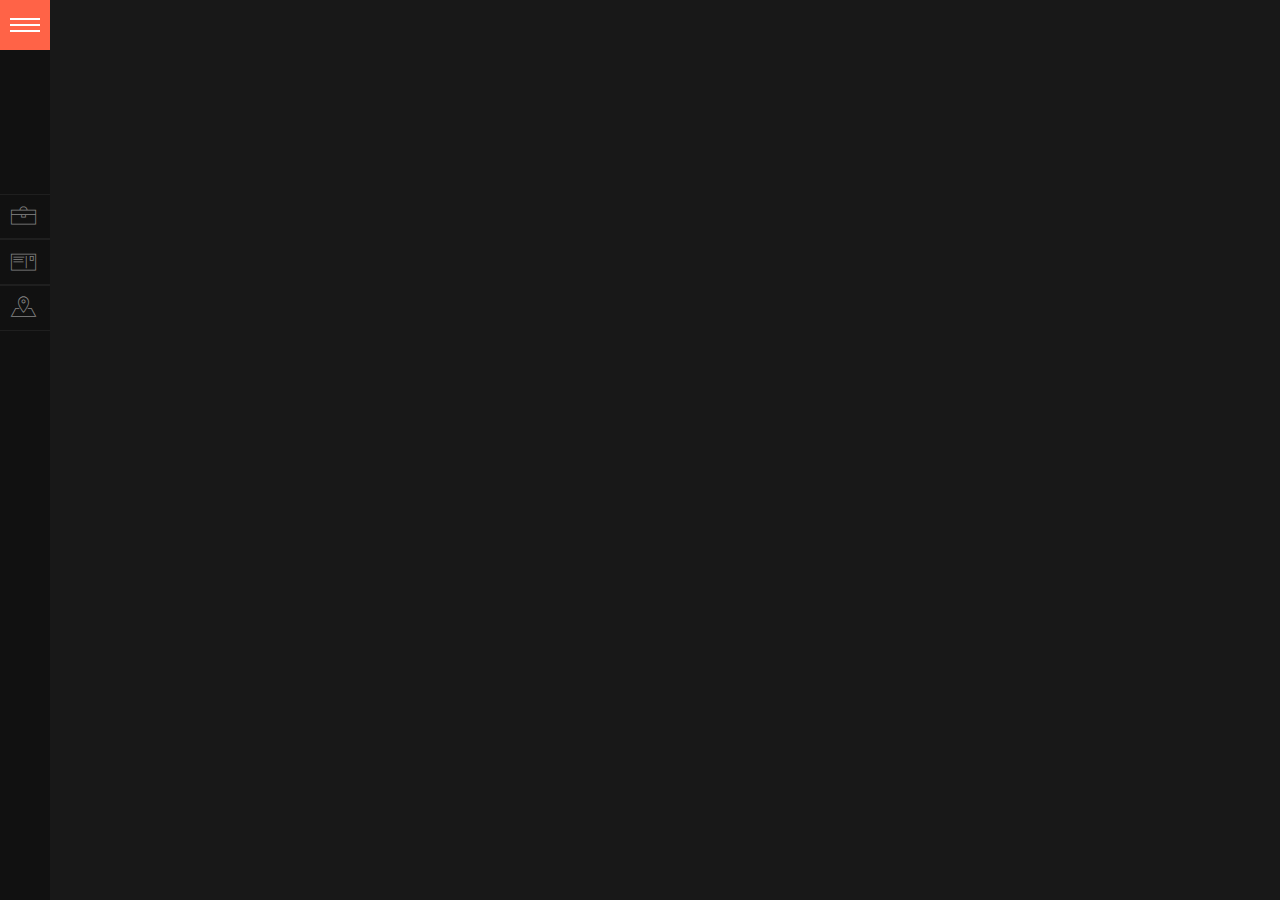
==== index.html @ c73cf56b "create architecture and styling left sidebar menu" ====
<!DOCTYPE html>
<!--[if lt IE 7 ]><html class="ie ie6" lang="en"> <![endif]-->
<!--[if IE 7 ]><html class="ie ie7" lang="en"> <![endif]-->
<!--[if IE 8 ]><html class="ie ie8" lang="en"> <![endif]-->
<!--[if (gte IE 9)|!(IE)]><!--><html lang="ru" class="no-js"> <!--<![endif]-->

<head>

	<meta charset="utf-8" />

	<title>Заголовок</title>
	<meta content="" name="description" />

	<link rel="shortcut icon" href="img/favicon/favicon.ico" type="image/x-icon" />
	<link rel="apple-touch-icon" href="img/favicon/apple-touch-icon.png" />
	<link rel="apple-touch-icon" sizes="72x72" href="img/favicon/apple-touch-icon-72x72.png" />
	<link rel="apple-touch-icon" sizes="114x114" href="img/favicon/apple-touch-icon-114x114.png" />

	<meta http-equiv="X-UA-Compatible" content="IE=edge" />
	<meta name="viewport" content="width=device-width, initial-scale=1, maximum-scale=1" />

	<link rel="stylesheet" href="libs/bootstrap/css/bootstrap.min.css" />
	<link rel="stylesheet" href="libs/linea/styles.css" />
	<link rel="stylesheet" href="libs/magnific-popup/magnific-popup.css" />



	<link rel="stylesheet" href="css/fonts.css" />
	<link rel="stylesheet" href="css/main.css" />
	<link rel="stylesheet" href="css/media.css" />

</head>

	<body>

		<aside class="left_side" title="Menu">
			<div class="btn_mnu">
				<div class="btn_row"></div>
				<div class="btn_row"></div>
				<div class="btn_row"></div>
			</div>
			<div class="aside_content">
				<div class="user_info">
					<img src="img/photo.jpg" alt="Viacheslav Verkhogliad">
					<h2>Viacheslav Verkhogliad</h2>
					<p>Front - end Developer</p>

				</div><!--user_info-->
				<nav>
					<ul>
						<li><a href="#">Projects</a></li>
						<li><a href="#">About me</a></li>
						<li><a href="#">Contacts</a></li>
					</ul>
				</nav>
			</div> <!--aside_content-->





		</aside>







		<!--[if lt IE 9]>
		<script src="libs/html5shiv/es5-shim.min.js"></script>
		<script src="libs/html5shiv/html5shiv.min.js"></script>
		<script src="libs/html5shiv/html5shiv-printshiv.min.js"></script>
		<script src="libs/respond/respond.min.js"></script>
		<![endif]-->

		<script src="libs/jquery/jquery-1.11.2.min.js"></script>
		<script src="libs/modernizr/modernizr.js"></script>
		<script src="libs/bootstrap/js/bootstrap.min.js"></script>
		<script src="libs/freewall/freewall.js"></script>
		<script src="libs/magnific-popup/jquery.magnific-popup.min.js"></script>
		<script src="libs/nicescroll/jquery.nicescroll.min.js"></script>


		<script src="js/common.js"></script>

	</body>
</html>
---- libs/linea/styles.css ----
@charset "UTF-8";

@font-face {
  font-family: "linea-basic-10";
  src:url("fonts/linea-basic-10.eot");
  src:url("fonts/linea-basic-10.eot?#iefix") format("embedded-opentype"),
    url("fonts/linea-basic-10.woff") format("woff"),
    url("fonts/linea-basic-10.ttf") format("truetype"),
    url("fonts/linea-basic-10.svg#linea-basic-10") format("svg");
  font-weight: normal;
  font-style: normal;

}

[data-icon]:before {
  font-family: "linea-basic-10" !important;
  content: attr(data-icon);
  font-style: normal !important;
  font-weight: normal !important;
  font-variant: normal !important;
  text-transform: none !important;
  speak: none;
  line-height: 1;
  -webkit-font-smoothing: antialiased;
  -moz-osx-font-smoothing: grayscale;
}

[class^="icon-"]:before,
[class*=" icon-"]:before {
  font-family: "linea-basic-10" !important;
  font-style: normal !important;
  font-weight: normal !important;
  font-variant: normal !important;
  text-transform: none !important;
  speak: none;
  line-height: 1;
  -webkit-font-smoothing: antialiased;
  -moz-osx-font-smoothing: grayscale;
}

.icon-basic-accelerator:before {
  content: "a";
}
.icon-basic-alarm:before {
  content: "b";
}
.icon-basic-anchor:before {
  content: "c";
}
.icon-basic-anticlockwise:before {
  content: "d";
}
.icon-basic-archive:before {
  content: "e";
}
.icon-basic-archive-full:before {
  content: "f";
}
.icon-basic-ban:before {
  content: "g";
}
.icon-basic-battery-charge:before {
  content: "h";
}
.icon-basic-battery-empty:before {
  content: "i";
}
.icon-basic-battery-full:before {
  content: "j";
}
.icon-basic-battery-half:before {
  content: "k";
}
.icon-basic-bolt:before {
  content: "l";
}
.icon-basic-book:before {
  content: "m";
}
.icon-basic-book-pen:before {
  content: "n";
}
.icon-basic-book-pencil:before {
  content: "o";
}
.icon-basic-bookmark:before {
  content: "p";
}
.icon-basic-calculator:before {
  content: "q";
}
.icon-basic-calendar:before {
  content: "r";
}
.icon-basic-cards-diamonds:before {
  content: "s";
}
.icon-basic-cards-hearts:before {
  content: "t";
}
.icon-basic-case:before {
  content: "u";
}
.icon-basic-chronometer:before {
  content: "v";
}
.icon-basic-clessidre:before {
  content: "w";
}
.icon-basic-clock:before {
  content: "x";
}
.icon-basic-clockwise:before {
  content: "y";
}
.icon-basic-cloud:before {
  content: "z";
}
.icon-basic-clubs:before {
  content: "A";
}
.icon-basic-compass:before {
  content: "B";
}
.icon-basic-cup:before {
  content: "C";
}
.icon-basic-diamonds:before {
  content: "D";
}
.icon-basic-display:before {
  content: "E";
}
.icon-basic-download:before {
  content: "F";
}
.icon-basic-exclamation:before {
  content: "G";
}
.icon-basic-eye:before {
  content: "H";
}
.icon-basic-eye-closed:before {
  content: "I";
}
.icon-basic-female:before {
  content: "J";
}
.icon-basic-flag1:before {
  content: "K";
}
.icon-basic-flag2:before {
  content: "L";
}
.icon-basic-floppydisk:before {
  content: "M";
}
.icon-basic-folder:before {
  content: "N";
}
.icon-basic-folder-multiple:before {
  content: "O";
}
.icon-basic-gear:before {
  content: "P";
}
.icon-basic-geolocalize-01:before {
  content: "Q";
}
.icon-basic-geolocalize-05:before {
  content: "R";
}
.icon-basic-globe:before {
  content: "S";
}
.icon-basic-gunsight:before {
  content: "T";
}
.icon-basic-hammer:before {
  content: "U";
}
.icon-basic-headset:before {
  content: "V";
}
.icon-basic-heart:before {
  content: "W";
}
.icon-basic-heart-broken:before {
  content: "X";
}
.icon-basic-helm:before {
  content: "Y";
}
.icon-basic-home:before {
  content: "Z";
}
.icon-basic-info:before {
  content: "0";
}
.icon-basic-ipod:before {
  content: "1";
}
.icon-basic-joypad:before {
  content: "2";
}
.icon-basic-key:before {
  content: "3";
}
.icon-basic-keyboard:before {
  content: "4";
}
.icon-basic-laptop:before {
  content: "5";
}
.icon-basic-life-buoy:before {
  content: "6";
}
.icon-basic-lightbulb:before {
  content: "7";
}
.icon-basic-link:before {
  content: "8";
}
.icon-basic-lock:before {
  content: "9";
}
.icon-basic-lock-open:before {
  content: "!";
}
.icon-basic-magic-mouse:before {
  content: "\"";
}
.icon-basic-magnifier:before {
  content: "#";
}
.icon-basic-magnifier-minus:before {
  content: "$";
}
.icon-basic-magnifier-plus:before {
  content: "%";
}
.icon-basic-mail:before {
  content: "&";
}
.icon-basic-mail-multiple:before {
  content: "'";
}
.icon-basic-mail-open:before {
  content: "(";
}
.icon-basic-mail-open-text:before {
  content: ")";
}
.icon-basic-male:before {
  content: "*";
}
.icon-basic-map:before {
  content: "+";
}
.icon-basic-message:before {
  content: ",";
}
.icon-basic-message-multiple:before {
  content: "-";
}
.icon-basic-message-txt:before {
  content: ".";
}
.icon-basic-mixer2:before {
  content: "/";
}
.icon-basic-mouse:before {
  content: ":";
}
.icon-basic-notebook:before {
  content: ";";
}
.icon-basic-notebook-pen:before {
  content: "<";
}
.icon-basic-notebook-pencil:before {
  content: "=";
}
.icon-basic-paperplane:before {
  content: ">";
}
.icon-basic-pencil-ruler:before {
  content: "?";
}
.icon-basic-pencil-ruler-pen:before {
  content: "@";
}
.icon-basic-photo:before {
  content: "[";
}
.icon-basic-picture:before {
  content: "]";
}
.icon-basic-picture-multiple:before {
  content: "^";
}
.icon-basic-pin1:before {
  content: "_";
}
.icon-basic-pin2:before {
  content: "`";
}
.icon-basic-postcard:before {
  content: "{";
}
.icon-basic-postcard-multiple:before {
  content: "|";
}
.icon-basic-printer:before {
  content: "}";
}
.icon-basic-question:before {
  content: "~";
}
.icon-basic-rss:before {
  content: "\\";
}
.icon-basic-server:before {
  content: "\e000";
}
.icon-basic-server2:before {
  content: "\e001";
}
.icon-basic-server-cloud:before {
  content: "\e002";
}
.icon-basic-server-download:before {
  content: "\e003";
}
.icon-basic-server-upload:before {
  content: "\e004";
}
.icon-basic-settings:before {
  content: "\e005";
}
.icon-basic-share:before {
  content: "\e006";
}
.icon-basic-sheet:before {
  content: "\e007";
}
.icon-basic-sheet-multiple:before {
  content: "\e008";
}
.icon-basic-sheet-pen:before {
  content: "\e009";
}
.icon-basic-sheet-pencil:before {
  content: "\e00a";
}
.icon-basic-sheet-txt:before {
  content: "\e00b";
}
.icon-basic-signs:before {
  content: "\e00c";
}
.icon-basic-smartphone:before {
  content: "\e00d";
}
.icon-basic-spades:before {
  content: "\e00e";
}
.icon-basic-spread:before {
  content: "\e00f";
}
.icon-basic-spread-bookmark:before {
  content: "\e010";
}
.icon-basic-spread-text:before {
  content: "\e011";
}
.icon-basic-spread-text-bookmark:before {
  content: "\e012";
}
.icon-basic-star:before {
  content: "\e013";
}
.icon-basic-tablet:before {
  content: "\e014";
}
.icon-basic-target:before {
  content: "\e015";
}
.icon-basic-todo:before {
  content: "\e016";
}
.icon-basic-todo-pen:before {
  content: "\e017";
}
.icon-basic-todo-pencil:before {
  content: "\e018";
}
.icon-basic-todo-txt:before {
  content: "\e019";
}
.icon-basic-todolist-pen:before {
  content: "\e01a";
}
.icon-basic-todolist-pencil:before {
  content: "\e01b";
}
.icon-basic-trashcan:before {
  content: "\e01c";
}
.icon-basic-trashcan-full:before {
  content: "\e01d";
}
.icon-basic-trashcan-refresh:before {
  content: "\e01e";
}
.icon-basic-trashcan-remove:before {
  content: "\e01f";
}
.icon-basic-upload:before {
  content: "\e020";
}
.icon-basic-usb:before {
  content: "\e021";
}
.icon-basic-video:before {
  content: "\e022";
}
.icon-basic-watch:before {
  content: "\e023";
}
.icon-basic-webpage:before {
  content: "\e024";
}
.icon-basic-webpage-img-txt:before {
  content: "\e025";
}
.icon-basic-webpage-multiple:before {
  content: "\e026";
}
.icon-basic-webpage-txt:before {
  content: "\e027";
}
.icon-basic-world:before {
  content: "\e028";
}
---- css/fonts.css ----
@font-face {
	font-family: 'RalewayLight';
	src: url('../fonts/RalewayLight/RalewayLight.eot');
	src: url('../fonts/RalewayLight/RalewayLight.eot?#iefix') format('embedded-opentype'),
		 url('../fonts/RalewayLight/RalewayLight.woff') format('woff'),
		 url('../fonts/RalewayLight/RalewayLight.ttf') format('truetype');
	font-style: normal;
	font-weight: normal;
}
@font-face {
	font-family: 'RalewayRegular';
	src: url('../fonts/RalewayRegular/RalewayRegular.eot');
	src: url('../fonts/RalewayRegular/RalewayRegular.eot?#iefix') format('embedded-opentype'),
		 url('../fonts/RalewayRegular/RalewayRegular.woff') format('woff'),
		 url('../fonts/RalewayRegular/RalewayRegular.ttf') format('truetype');
	font-style: normal;
	font-weight: normal;
}

@font-face {
	font-family: 'RalewayBold';
	src: url('../fonts/RalewayBold/RalewayBold.eot');
	src: url('../fonts/RalewayBold/RalewayBold.eot?#iefix') format('embedded-opentype'),
	     url('../fonts/RalewayBold/RalewayBold.woff') format('woff'),
	     url('../fonts/RalewayBold/RalewayBold.ttf') format('truetype');
	font-style: normal;
	font-weight: normal;
}

@font-face {
	font-family: 'RobotoBold';
	src: url('../fonts/RobotoBold/RobotoBold.eot');
	src: url('../fonts/RobotoBold/RobotoBold.eot?#iefix') format('embedded-opentype'),
		 url('../fonts/RobotoBold/RobotoBold.woff') format('woff'),
		 url('../fonts/RobotoBold/RobotoBold.ttf') format('truetype');
	font-style: normal;
	font-weight: normal;
}

@font-face {
	font-family: 'RobotoLight';
	src: url('../fonts/RobotoLight/RobotoLight.eot');
	src: url('../fonts/RobotoLight/RobotoLight.eot?#iefix') format('embedded-opentype'), 
	     url('../fonts/RobotoLight/RobotoLight.woff') format('woff'), 
	     url('../fonts/RobotoLight/RobotoLight.ttf') format('truetype');
	font-style: normal;
	font-weight: normal;
}

@font-face {
	font-family: 'RobotoRegular';
	src: url('../fonts/RobotoRegular/RobotoRegular.eot');
	src: url('../fonts/RobotoRegular/RobotoRegular.eot?#iefix') format('embedded-opentype'),
		 url('../fonts/RobotoRegular/RobotoRegular.woff') format('woff'),
		 url('../fonts/RobotoRegular/RobotoRegular.ttf') format('truetype');
	font-style: normal;
	font-weight: normal;
}
---- css/main.css ----
body {
	font-family: "RalewayRegular", sans-serif;
	font-weight: normal;
	font-size: 14px;
	min-width: 320px;
	position: relative;
	line-height: 1.7;
	-webkit-font-smoothing: antialised;
	overflow-x: hidden;
	background-color: #181818;
}

body input:focus:required:invalid,
body textarea:focus:required:invalid {
	/*color: red;*/
}

body input:required:valid,
body textarea:required:valid {
	/*color: green;*/
}

.hidden {
	display: none;
}

.left_side {
	background-color: #111;
	position: fixed;
	left: 0;
	top: 0;
	width: 50px;
	height: 100%;
	z-index: 10;
	color: #fff;
	-webkit-transition: all 1s;
	-moz-transition: all 1s;
	-o-transition: all 1s;
	transition: all 1s;
}

.left_side.active {
	width: 300px;
}


/* Button menu*/

.btn_mnu {
	width: 50px;
	height: 50px;
	display: -webkit-flex;
	display: -moz-flex;
	display: -ms-flex;
	display: -o-flex;
	display: flex;
	flex-direction: column;
	align-items: center;
	justify-content: center;
	background-color: tomato;
	cursor: pointer;
	position: relative;
}
.btn_row {
	height: 2px;
	width: 60%;
	margin: 2px 0;
	background-color: #fff;
	position: relative;
	-webkit-transition: all .5s;
	-o-transition: all .5s;
	transition: all .5s;
}
.btn_mnu.active .btn_row:first-child {
	-webkit-transform: rotate(-135deg);
	-ms-transform: rotate(-135deg);
	-o-transform: rotate(-135deg);
	transform: rotate(-135deg);
	top: 6px;
}
.btn_mnu.active .btn_row:last-child {
	-webkit-transform: rotate(-225deg);
	-ms-transform: rotate(-225deg);
	-o-transform: rotate(-225deg);
	transform: rotate(-225deg);
	top: -6px;
}
.btn_mnu.active .btn_row:nth-child(2) {
	opacity: 0;
}


.btn_mnu {
	float: right;
	-webkit-transition:  all .5s;
	-moz-transition:  all .5s;
	-o-transition: all .5s;
	transition:  all .5s;
}

.btn_mnu.active {
	background-color: transparent;
}

/* END Button menu*/


.aside_content {
	position: absolute;
	top: 50px;
	width: 100%;
	padding: 25px 0;
	overflow-x: hidden;
}

.user_info {
	text-align: center;
	opacity: 0;
	-webkit-transition: all .1s;
	-moz-transition: all .1s;
	-o-transition: all .1s;
	transition: all .1s;
	white-space: nowrap;
	transition-delay: .1s;
}

.left_side.active .user_info {
	opacity: 1;
}

.user_info img {
	width: 180px;
	height: 180px;
	border-radius: 50%;
}

.user_info h2 {
	font-size: 20px;
	letter-spacing: 1px;
}

.user_info p {
	font-size: 15px;
	letter-spacing: 3px;
	color: #434343;
}

.aside_content nav {
	margin: 35px 0;
	position: relative;
	z-index: 5;
}
.aside_content ul,
.aside_content li {
	margin: 0;
	padding: 0;
	list-style-type: none;
}

.aside_content li a:first-child {
	border-top: #1f1f1f 1px solid;
}
.aside_content li a {
	color: #858585;
	display: block;
	padding: 10px 0 10px 70px;
	border-bottom: #1f1f1f 1px solid;
	white-space: nowrap;
	-webkit-transition: all .5s;
	-moz-transition: all .5s;
	-o-transition: all .5s;
	transition: all .5s;
	outline: none;
}

.aside_content li a:hover {
	text-decoration: none;
	background-color: tomato;
	color: #ffffff;

}

/*icons*/

.left_side.active .aside_content li a::before {
	margin-left: -38px;
}

.left_side .aside_content nav {
	margin-top: -149px;
	-webkit-transition: all .6s;
	-moz-transition: all .6s;
	-o-transition: all .6s;
	transition: all .6s;
}

.left_side.active .aside_content nav {
	margin-top: 35px;
}

.aside_content li a::before {
	font-family: "linea-basic-10";
	font-size: 25px;
	line-height: 0;
	margin-top: -4px;
	display: inline-block;
	vertical-align: middle;
	margin-left: -59px;
	margin-right: 14px;
	-webkit-transition: all .5s;
	-moz-transition: all .5s;
	-o-transition: all .5s;
	transition: all .5s;
}

.aside_content li:nth-child(1) a::before {
	content: "u";
}
.aside_content li:nth-child(2) a::before {
	content: "{";
}
.aside_content li:nth-child(3) a::before {
	content: "R";
}

/*END icons*/
---- css/media.css ----
/*==========  Desktop First Method  ==========*/

/* Large Devices, Wide Screens */
@media only screen and (max-width : 1200px) {

}

/* Medium Devices, Desktops */
@media only screen and (max-width : 992px) {

}

/* Small Devices, Tablets */
@media only screen and (max-width : 768px) {

}

/* Extra Small Devices, Phones */
@media only screen and (max-width : 480px) {
	.filter_items {
		padding: 10px 5px 0;
	}
	.filter_label {
		margin: 0 3px 10px;
	}
	.inside .content {
		padding: 50px 5% 40px;
	}
	.content_header img {
		width: 180px;
		height: 180px;
		margin-bottom: 20px;
	}
	.form_contacts form {
		padding: 15px;
	}
}

/* Custom, iPhone Retina */
@media only screen and (max-width : 320px) {

}


/*==========  Mobile First Method  ==========*/

/* Custom, iPhone Retina */
@media only screen and (min-width : 320px) {

}

/* Extra Small Devices, Phones */
@media only screen and (min-width : 480px) {

}

/* Small Devices, Tablets */
@media only screen and (min-width : 768px) {

}

/* Medium Devices, Desktops */
@media only screen and (min-width : 992px) {

}

 /* Large Devices, Wide Screens */
@media only screen and (min-width : 1200px) {

}
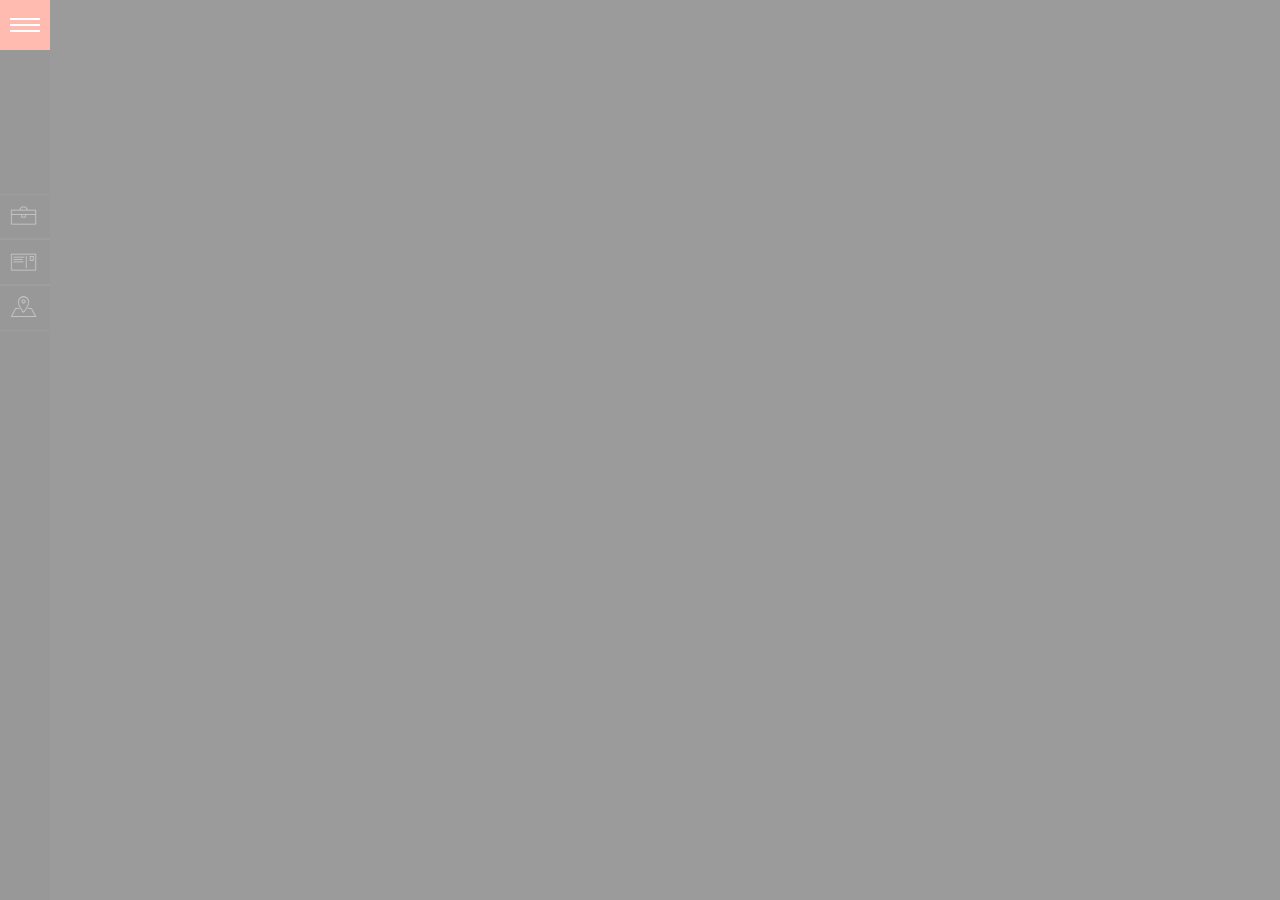
==== commit edd1bfba: "create pre-loader" ====
--- a/index.html
+++ b/index.html
@@ -62,7 +62,14 @@
 		</aside>
 
 
+		<div class="hidden">
 
+		</div>
+
+		<!--pre-loader-->
+		<div class="loader">
+			<div class="loader_inner"></div>
+		</div>
 
 
 
--- a/css/main.css
+++ b/css/main.css
@@ -226,14 +226,40 @@
 /*END icons*/
 
 
-
-
-
-
-
-
-
-
-
-
-
+/*pre-loader*/
+
+.loader {
+	background: none repeat scroll 0 0 #ffffff;
+	bottom: 0;
+	height: 100%;
+	left: 0;
+	position: fixed;
+	right: 0;
+	top: 0;
+	width: 100%;
+	z-index: 9999;
+}
+.loader .loader_inner {
+	background-image: url("../img/preloader.gif");
+	background-size: cover;
+	background-repeat: no-repeat;
+	background-position: center center;
+	background-color: #fff;
+	height: 60px;
+	width: 60px;
+	margin-top: -30px;
+	margin-left: -30px;
+	left: 50%;
+	top: 50%;
+	position: absolute;
+}
+
+
+
+
+
+
+
+
+
+
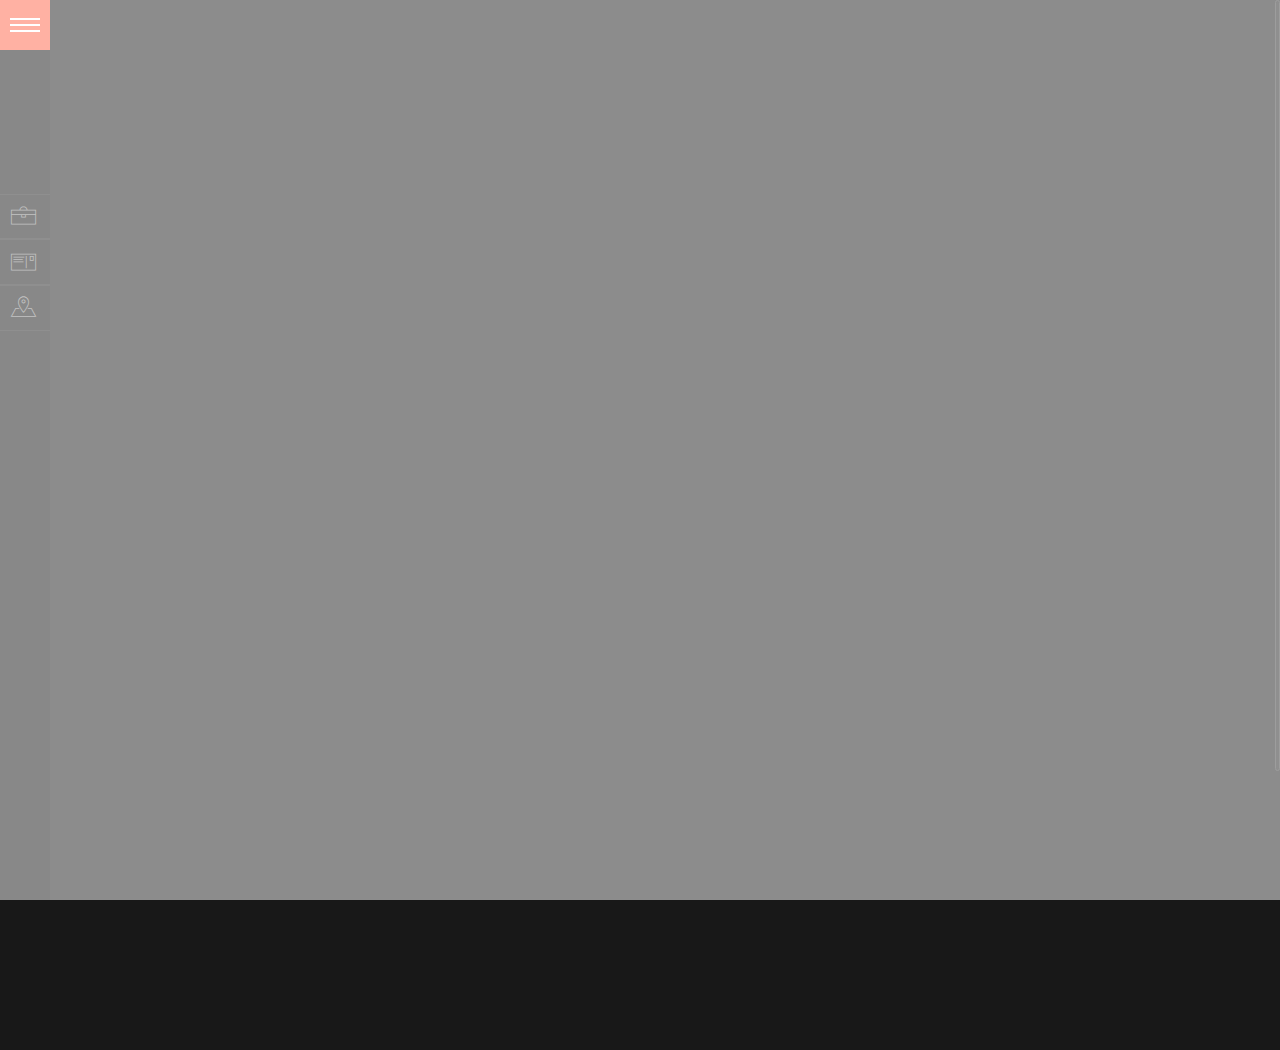
==== commit cd3dda10: "create gallery view" ====
--- a/index.html
+++ b/index.html
@@ -55,12 +55,21 @@
 				</nav>
 			</div> <!--aside_content-->
 
-
-
-
-
 		</aside>
 
+		<div class="content gallery">
+			<a href=""><img src="../ready_html/img/images/Model%20S/Model-S.png" alt=""></a>
+			<a href=""><img src="../ready_html/img/images/Model%20S/model_s-p90d_badge.png" alt=""></a>
+			<a href=""><img src="../ready_html/img/images/Model%20S/model_s_all_wheel_drive.png" alt=""></a>
+			<a href=""><img src="../ready_html/img/images/Model%20S/model_s_characteristics.png" alt=""></a>
+			<a href=""><img src="../ready_html/img/images/Model%20S/model_s_charging.png" alt=""></a>
+			<a href=""><img src="../ready_html/img/images/Model%20S/Model_S_front.png" alt=""></a>
+			<a href=""><img src="../ready_html/img/images/Model%20S/model_s_in_motion.png" alt=""></a>
+			<a href=""><img src="../ready_html/img/images/Model%20S/model_s_interior.png" alt=""></a>
+			<a href=""><img src="../ready_html/img/images/Model%20S/model_s_red.png" alt=""></a>
+			<a href=""><img src="../ready_html/img/images/Model%20S/Model_s_P90D.png" alt=""></a>
+
+		</div>
 
 		<div class="hidden">
 
--- a/css/main.css
+++ b/css/main.css
@@ -37,6 +37,7 @@
 	-moz-transition: all 1s;
 	-o-transition: all 1s;
 	transition: all 1s;
+	outline: none;
 }
 
 .left_side.active {
@@ -182,6 +183,9 @@
 
 /*icons*/
 
+.left_side.active .aside_content li:hover a {
+	text-indent: 5px;
+}
 .left_side.active .aside_content li a::before {
 	margin-left: -38px;
 }
@@ -199,7 +203,7 @@
 }
 
 .aside_content li a::before {
-	font-family: "linea-basic-10";
+	font-family: "linea-basic-10", sans-serif;
 	font-size: 25px;
 	line-height: 0;
 	margin-top: -4px;
@@ -255,11 +259,26 @@
 }
 
 
-
-
-
-
-
-
-
-
+.content {
+	position: relative;
+	margin: 5px 5px 55px 55px;
+	color: #ffffff;
+	left: 0;
+}
+
+.gallery a {
+	overflow: hidden;
+	width: 320px;
+	display: block;
+}
+
+.gallery img {
+	display: block;
+	max-width: 100%;
+}
+
+
+
+
+
+
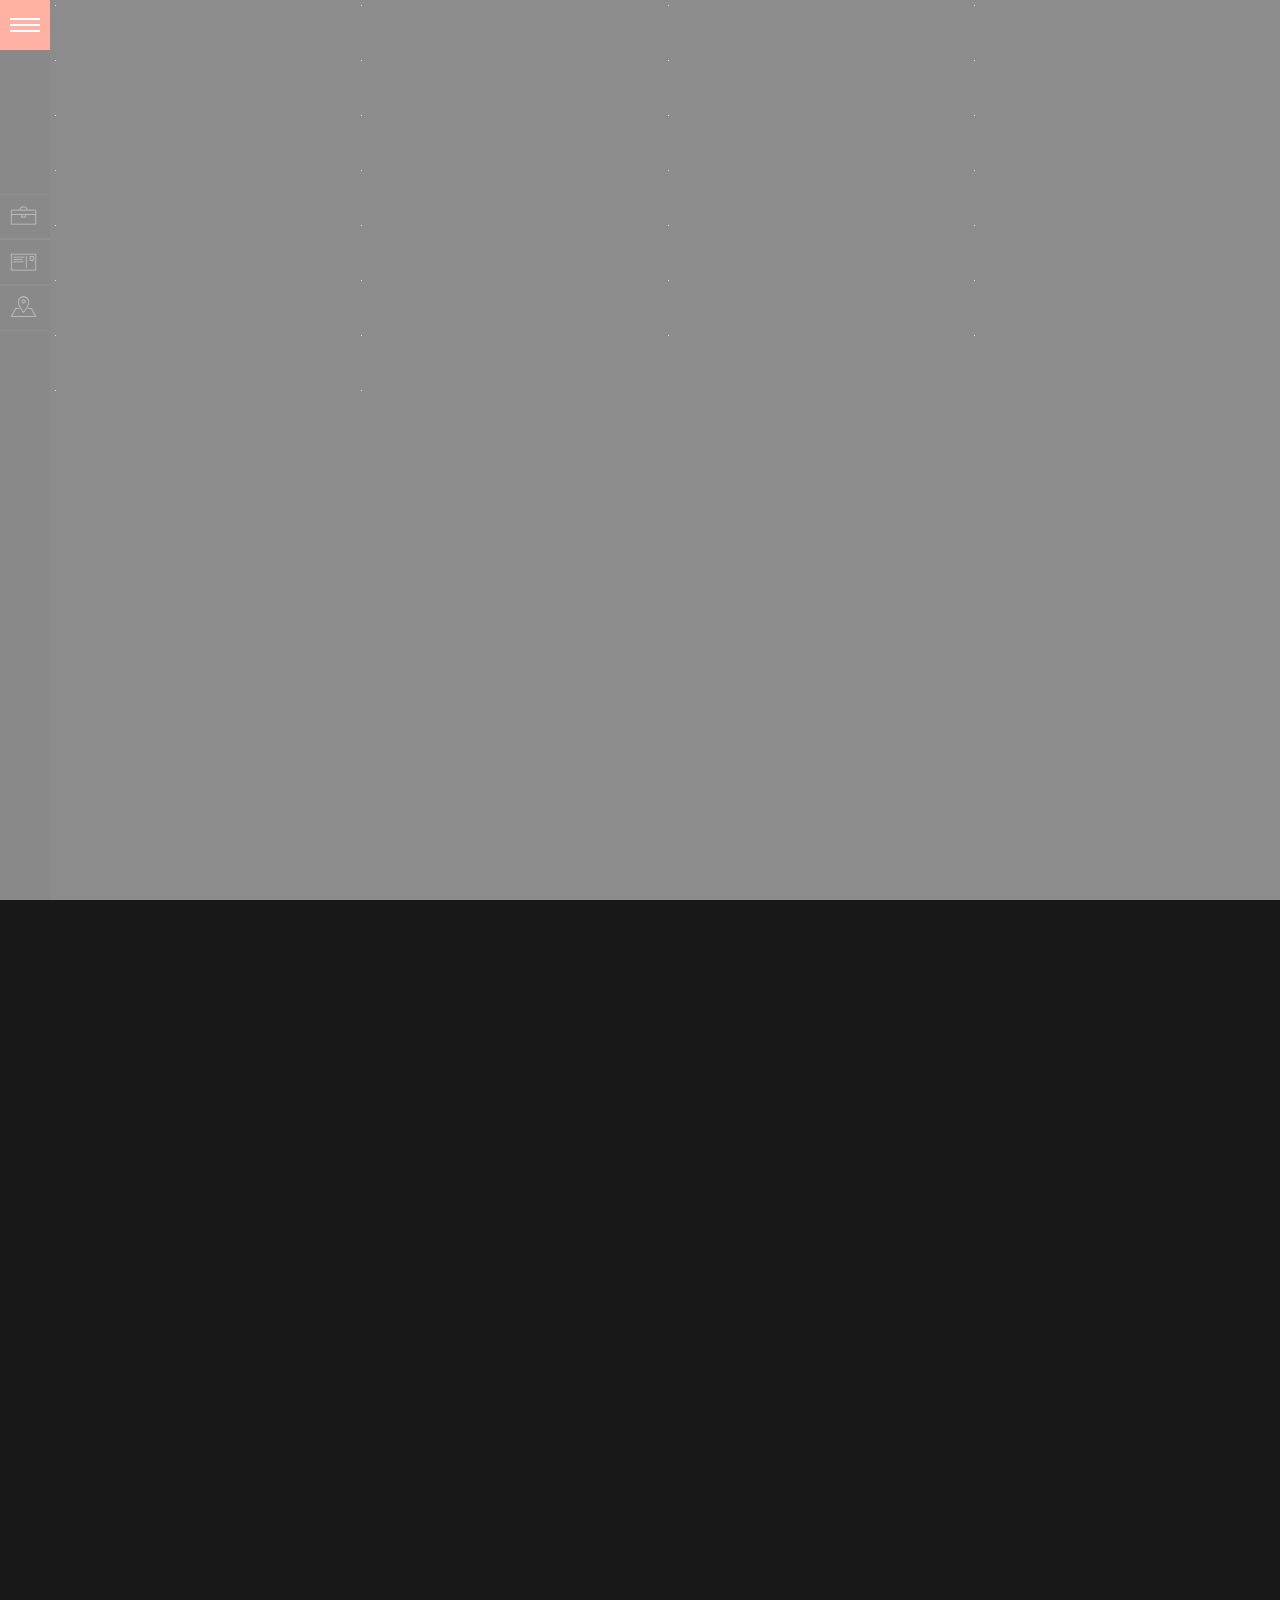
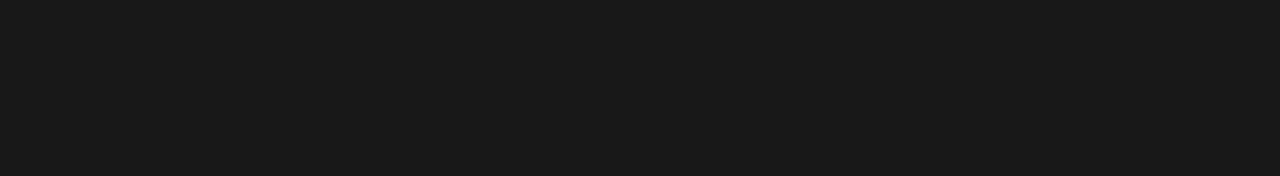
==== commit cfd0861e: "connect lazyload plagin" ====
--- a/index.html
+++ b/index.html
@@ -58,17 +58,38 @@
 		</aside>
 
 		<div class="content gallery">
-			<a href=""><img src="../ready_html/img/images/Model%20S/Model-S.png" alt=""></a>
-			<a href=""><img src="../ready_html/img/images/Model%20S/model_s-p90d_badge.png" alt=""></a>
-			<a href=""><img src="../ready_html/img/images/Model%20S/model_s_all_wheel_drive.png" alt=""></a>
-			<a href=""><img src="../ready_html/img/images/Model%20S/model_s_characteristics.png" alt=""></a>
-			<a href=""><img src="../ready_html/img/images/Model%20S/model_s_charging.png" alt=""></a>
-			<a href=""><img src="../ready_html/img/images/Model%20S/Model_S_front.png" alt=""></a>
-			<a href=""><img src="../ready_html/img/images/Model%20S/model_s_in_motion.png" alt=""></a>
-			<a href=""><img src="../ready_html/img/images/Model%20S/model_s_interior.png" alt=""></a>
-			<a href=""><img src="../ready_html/img/images/Model%20S/model_s_red.png" alt=""></a>
-			<a href=""><img src="../ready_html/img/images/Model%20S/Model_s_P90D.png" alt=""></a>
+			<a href=""><img data-original="../ready_html/img/images/Model%20S/Model-S.png" alt=""></a>
+			<a href=""><img data-original="../ready_html/img/images/Model%20S/model_s-p90d_badge.png" alt=""></a>
+			<a href=""><img data-original="../ready_html/img/images/Model%20S/model_s_all_wheel_drive.png" alt=""></a>
+			<a href=""><img data-original="../ready_html/img/images/Model%20S/model_s_charging.png" alt=""></a>
+			<a href=""><img data-original="../ready_html/img/images/Model%20S/Model_S_front.png" alt=""></a>
+			<a href=""><img data-original="../ready_html/img/images/Model%20S/model_s_in_motion.png" alt=""></a>
+			<a href=""><img data-original="../ready_html/img/images/Model%20S/model_s_interior.png" alt=""></a>
+			<a href=""><img data-original="../ready_html/img/images/Model%20S/model_s_red.png" alt=""></a>
+			<a href=""><img data-original="../ready_html/img/images/Model%20S/Model_s_P90D.png" alt=""></a>
+			<a href=""><img data-original="../ready_html/img/images/Model%20S/model_s_characteristics.png" alt=""></a>
 
+			<a href=""><img data-original="../ready_html/img/images/Model%20X/model_X_front.png" alt=""></a>
+			<a href=""><img data-original="../ready_html/img/images/Model%20X/model_X_bigsky.png" alt=""></a>
+			<a href=""><img data-original="../ready_html/img/images/Model%20X/model_X_doors_open.png" alt=""></a>
+			<a href=""><img data-original="../ready_html/img/images/Model%20X/model_X_checkboard_aero.png" alt=""></a>
+			<a href=""><img data-original="../ready_html/img/images/Model%20X/model_X_interior.png" alt=""></a>
+			<a href=""><img data-original="../ready_html/img/images/Model%20X/model_x_rear.png" alt=""></a>
+			<a href=""><img data-original="../ready_html/img/images/Model%20X/model_X_interior_wheel.png" alt=""></a>
+			<a href=""><img data-original="../ready_html/img/images/Model%20X/model_X_rear_parking.png" alt=""></a>
+			<a href=""><img data-original="../ready_html/img/images/Model%20X/model_X_seats.png" alt=""></a>
+			<a href=""><img data-original="../ready_html/img/images/Model%20X/model_X_characteristic.png" alt=""></a>
+
+			<a href=""><img data-original="../ready_html/img/images/Model%203/model_3_1.png" alt=""></a>
+			<a href=""><img data-original="../ready_html/img/images/Model%203/model_3_2.png" alt=""></a>
+			<a href=""><img data-original="../ready_html/img/images/Model%203/model_3_3.png" alt=""></a>
+			<a href=""><img data-original="../ready_html/img/images/Model%203/model_3_4.png" alt=""></a>
+			<a href=""><img data-original="../ready_html/img/images/Model%203/model_3_5.png" alt=""></a>
+			<a href=""><img data-original="../ready_html/img/images/Model%203/model_3_6.png" alt=""></a>
+			<a href=""><img data-original="../ready_html/img/images/Model%203/model_3_interior.png" alt=""></a>
+			<a href=""><img data-original="../ready_html/img/images/Model%203/model_3_interior_people.png" alt=""></a>
+			<a href=""><img data-original="../ready_html/img/images/Model%203/model_3_interior_bright.png" alt=""></a>
+			<a href=""><img data-original="../ready_html/img/images/Model%203/model_3_characteristics.png" alt=""></a>
 		</div>
 
 		<div class="hidden">
@@ -78,9 +99,7 @@
 		<!--pre-loader-->
 		<div class="loader">
 			<div class="loader_inner"></div>
-		</div>
-
-
+		</divdata-original
 
 
 		<!--[if lt IE 9]>
@@ -96,6 +115,7 @@
 		<script src="libs/freewall/freewall.js"></script>
 		<script src="libs/magnific-popup/jquery.magnific-popup.min.js"></script>
 		<script src="libs/nicescroll/jquery.nicescroll.min.js"></script>
+		<script src="libs/lazyload/jquery.lazyload.min.js "></script>
 
 
 		<script src="js/common.js"></script>
--- a/css/main.css
+++ b/css/main.css
@@ -264,11 +264,16 @@
 	margin: 5px 5px 55px 55px;
 	color: #ffffff;
 	left: 0;
+	-webkit-transition: all .9s;
+	-moz-transition: all .9s;
+	-o-transition: all .9s;
+	transition: all .9s;
 }
 
 .gallery a {
 	overflow: hidden;
 	width: 320px;
+	min-height: 50px;
 	display: block;
 }
 
@@ -277,8 +282,14 @@
 	max-width: 100%;
 }
 
-
-
-
-
-
+.left_side.active + .content {
+	left: 250px;
+	-webkit-transition: all .5s;
+	-moz-transition: all .5s;
+	-o-transition: all .5s;
+	transition: all .5s;
+	transition-delay: .5s;
+}
+
+
+
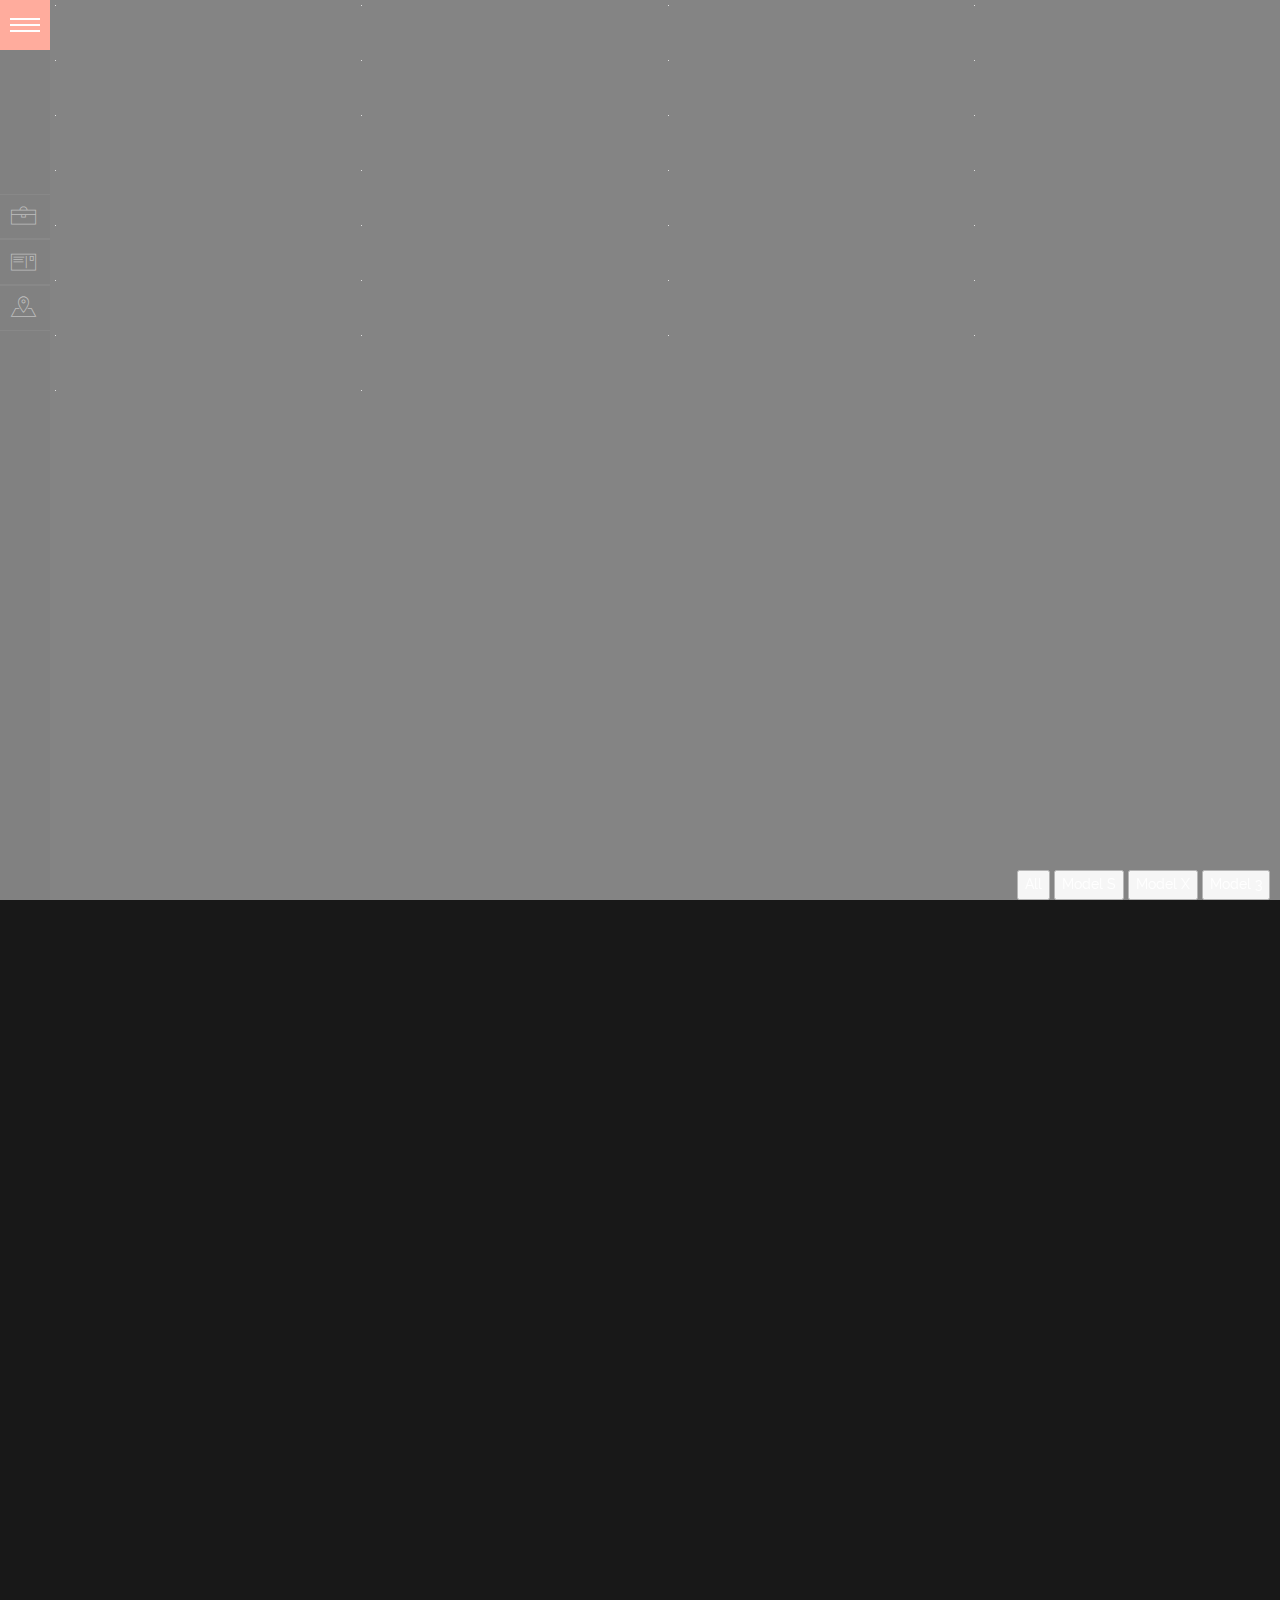
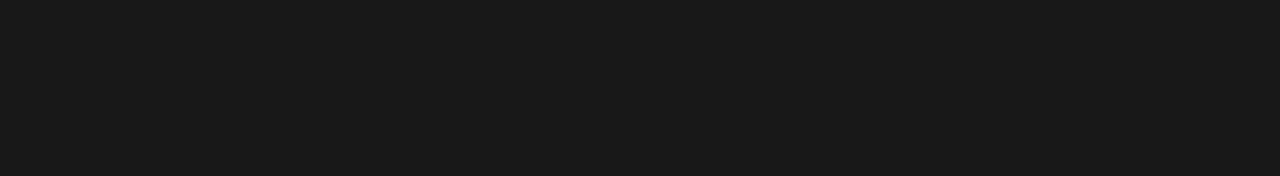
==== commit b74b8932: "create filter_label for button with categories by tesla models" ====
--- a/index.html
+++ b/index.html
@@ -58,48 +58,56 @@
 		</aside>
 
 		<div class="content gallery">
-			<a href=""><img data-original="../ready_html/img/images/Model%20S/Model-S.png" alt=""></a>
-			<a href=""><img data-original="../ready_html/img/images/Model%20S/model_s-p90d_badge.png" alt=""></a>
-			<a href=""><img data-original="../ready_html/img/images/Model%20S/model_s_all_wheel_drive.png" alt=""></a>
-			<a href=""><img data-original="../ready_html/img/images/Model%20S/model_s_charging.png" alt=""></a>
-			<a href=""><img data-original="../ready_html/img/images/Model%20S/Model_S_front.png" alt=""></a>
-			<a href=""><img data-original="../ready_html/img/images/Model%20S/model_s_in_motion.png" alt=""></a>
-			<a href=""><img data-original="../ready_html/img/images/Model%20S/model_s_interior.png" alt=""></a>
-			<a href=""><img data-original="../ready_html/img/images/Model%20S/model_s_red.png" alt=""></a>
-			<a href=""><img data-original="../ready_html/img/images/Model%20S/Model_s_P90D.png" alt=""></a>
-			<a href=""><img data-original="../ready_html/img/images/Model%20S/model_s_characteristics.png" alt=""></a>
+			<a class="ms" href=""><img data-original="../ready_html/img/images/Model%20S/Model-S.png" alt=""></a>
+			<a class="ms" href=""><img data-original="../ready_html/img/images/Model%20S/model_s-p90d_badge.png" alt=""></a>
+			<a class="ms" href=""><img data-original="../ready_html/img/images/Model%20S/model_s_all_wheel_drive.png" alt=""></a>
+			<a class="ms" href=""><img data-original="../ready_html/img/images/Model%20S/model_s_charging.png" alt=""></a>
+			<a class="ms" href=""><img data-original="../ready_html/img/images/Model%20S/Model_S_front.png" alt=""></a>
+			<a class="ms" href=""><img data-original="../ready_html/img/images/Model%20S/model_s_in_motion.png" alt=""></a>
+			<a class="ms" href=""><img data-original="../ready_html/img/images/Model%20S/model_s_interior.png" alt=""></a>
+			<a class="ms" href=""><img data-original="../ready_html/img/images/Model%20S/model_s_red.png" alt=""></a>
+			<a class="ms" href=""><img data-original="../ready_html/img/images/Model%20S/Model_s_P90D.png" alt=""></a>
+			<a class="ms" href=""><img data-original="../ready_html/img/images/Model%20S/model_s_characteristics.png" alt=""></a>
 
-			<a href=""><img data-original="../ready_html/img/images/Model%20X/model_X_front.png" alt=""></a>
-			<a href=""><img data-original="../ready_html/img/images/Model%20X/model_X_bigsky.png" alt=""></a>
-			<a href=""><img data-original="../ready_html/img/images/Model%20X/model_X_doors_open.png" alt=""></a>
-			<a href=""><img data-original="../ready_html/img/images/Model%20X/model_X_checkboard_aero.png" alt=""></a>
-			<a href=""><img data-original="../ready_html/img/images/Model%20X/model_X_interior.png" alt=""></a>
-			<a href=""><img data-original="../ready_html/img/images/Model%20X/model_x_rear.png" alt=""></a>
-			<a href=""><img data-original="../ready_html/img/images/Model%20X/model_X_interior_wheel.png" alt=""></a>
-			<a href=""><img data-original="../ready_html/img/images/Model%20X/model_X_rear_parking.png" alt=""></a>
-			<a href=""><img data-original="../ready_html/img/images/Model%20X/model_X_seats.png" alt=""></a>
-			<a href=""><img data-original="../ready_html/img/images/Model%20X/model_X_characteristic.png" alt=""></a>
+			<a class="mx" href=""><img data-original="../ready_html/img/images/Model%20X/model_X_front.png" alt=""></a>
+			<a class="mx" href=""><img data-original="../ready_html/img/images/Model%20X/model_X_bigsky.png" alt=""></a>
+			<a class="mx" href=""><img data-original="../ready_html/img/images/Model%20X/model_X_doors_open.png" alt=""></a>
+			<a class="mx" href=""><img data-original="../ready_html/img/images/Model%20X/model_X_checkboard_aero.png" alt=""></a>
+			<a class="mx" href=""><img data-original="../ready_html/img/images/Model%20X/model_X_interior.png" alt=""></a>
+			<a class="mx" href=""><img data-original="../ready_html/img/images/Model%20X/model_x_rear.png" alt=""></a>
+			<a class="mx" href=""><img data-original="../ready_html/img/images/Model%20X/model_X_interior_wheel.png" alt=""></a>
+			<a class="mx" href=""><img data-original="../ready_html/img/images/Model%20X/model_X_rear_parking.png" alt=""></a>
+			<a class="mx" href=""><img data-original="../ready_html/img/images/Model%20X/model_X_seats.png" alt=""></a>
+			<a class="mx" href=""><img data-original="../ready_html/img/images/Model%20X/model_X_characteristic.png" alt=""></a>
 
-			<a href=""><img data-original="../ready_html/img/images/Model%203/model_3_1.png" alt=""></a>
-			<a href=""><img data-original="../ready_html/img/images/Model%203/model_3_2.png" alt=""></a>
-			<a href=""><img data-original="../ready_html/img/images/Model%203/model_3_3.png" alt=""></a>
-			<a href=""><img data-original="../ready_html/img/images/Model%203/model_3_4.png" alt=""></a>
-			<a href=""><img data-original="../ready_html/img/images/Model%203/model_3_5.png" alt=""></a>
-			<a href=""><img data-original="../ready_html/img/images/Model%203/model_3_6.png" alt=""></a>
-			<a href=""><img data-original="../ready_html/img/images/Model%203/model_3_interior.png" alt=""></a>
-			<a href=""><img data-original="../ready_html/img/images/Model%203/model_3_interior_people.png" alt=""></a>
-			<a href=""><img data-original="../ready_html/img/images/Model%203/model_3_interior_bright.png" alt=""></a>
-			<a href=""><img data-original="../ready_html/img/images/Model%203/model_3_characteristics.png" alt=""></a>
+			<a class="m3" href=""><img data-original="../ready_html/img/images/Model%203/model_3_1.png" alt=""></a>
+			<a class="m3" href=""><img data-original="../ready_html/img/images/Model%203/model_3_2.png" alt=""></a>
+			<a class="m3" href=""><img data-original="../ready_html/img/images/Model%203/model_3_3.png" alt=""></a>
+			<a class="m3" href=""><img data-original="../ready_html/img/images/Model%203/model_3_4.png" alt=""></a>
+			<a class="m3" href=""><img data-original="../ready_html/img/images/Model%203/model_3_5.png" alt=""></a>
+			<a class="m3" href=""><img data-original="../ready_html/img/images/Model%203/model_3_6.png" alt=""></a>
+			<a class="m3" href=""><img data-original="../ready_html/img/images/Model%203/model_3_interior.png" alt=""></a>
+			<a class="m3" href=""><img data-original="../ready_html/img/images/Model%203/model_3_interior_people.png" alt=""></a>
+			<a class="m3" href=""><img data-original="../ready_html/img/images/Model%203/model_3_interior_bright.png" alt=""></a>
+			<a class="m3" href=""><img data-original="../ready_html/img/images/Model%203/model_3_characteristics.png" alt=""></a>
 		</div>
 
+		<div class="filter_items">
+			<button class="filter_label active">All</button>
+			<button class="filter_label" data-filter=".ms">Model S</button>
+			<button class="filter_label" data-filter=".mx">Model X</button>
+			<button class="filter_label" data-filter=".m3">Model 3</button>
+		</div>
+
+
 		<div class="hidden">
-
+ class=ms
 		</div>
 
 		<!--pre-loader-->
 		<div class="loader">
 			<div class="loader_inner"></div>
-		</divdata-original
+		</div>
 
 
 		<!--[if lt IE 9]>
--- a/css/main.css
+++ b/css/main.css
@@ -280,8 +280,19 @@
 .gallery img {
 	display: block;
 	max-width: 100%;
-}
-
+	-webkit-transitioall: all 6s;
+	-moz-transition: all 6s;
+	-o-transition: all 6s;
+	transition: all 6s;
+}
+
+.gallery img:hover {
+	-webkit-transform: scale(2);
+	-moz-transform: scale(2);
+	-ms-transform: scale(2);
+	-o-transform: scale(2);
+	transform: scale(2);
+}
 .left_side.active + .content {
 	left: 250px;
 	-webkit-transition: all .5s;
@@ -292,4 +303,12 @@
 }
 
 
-
+.filter_items {
+	position: fixed;
+	bottom: 0;
+	color: #ffffff;
+	right: 0;
+	text-align: right;
+	width: 100%;
+	padding: 10px 10px 0;
+}
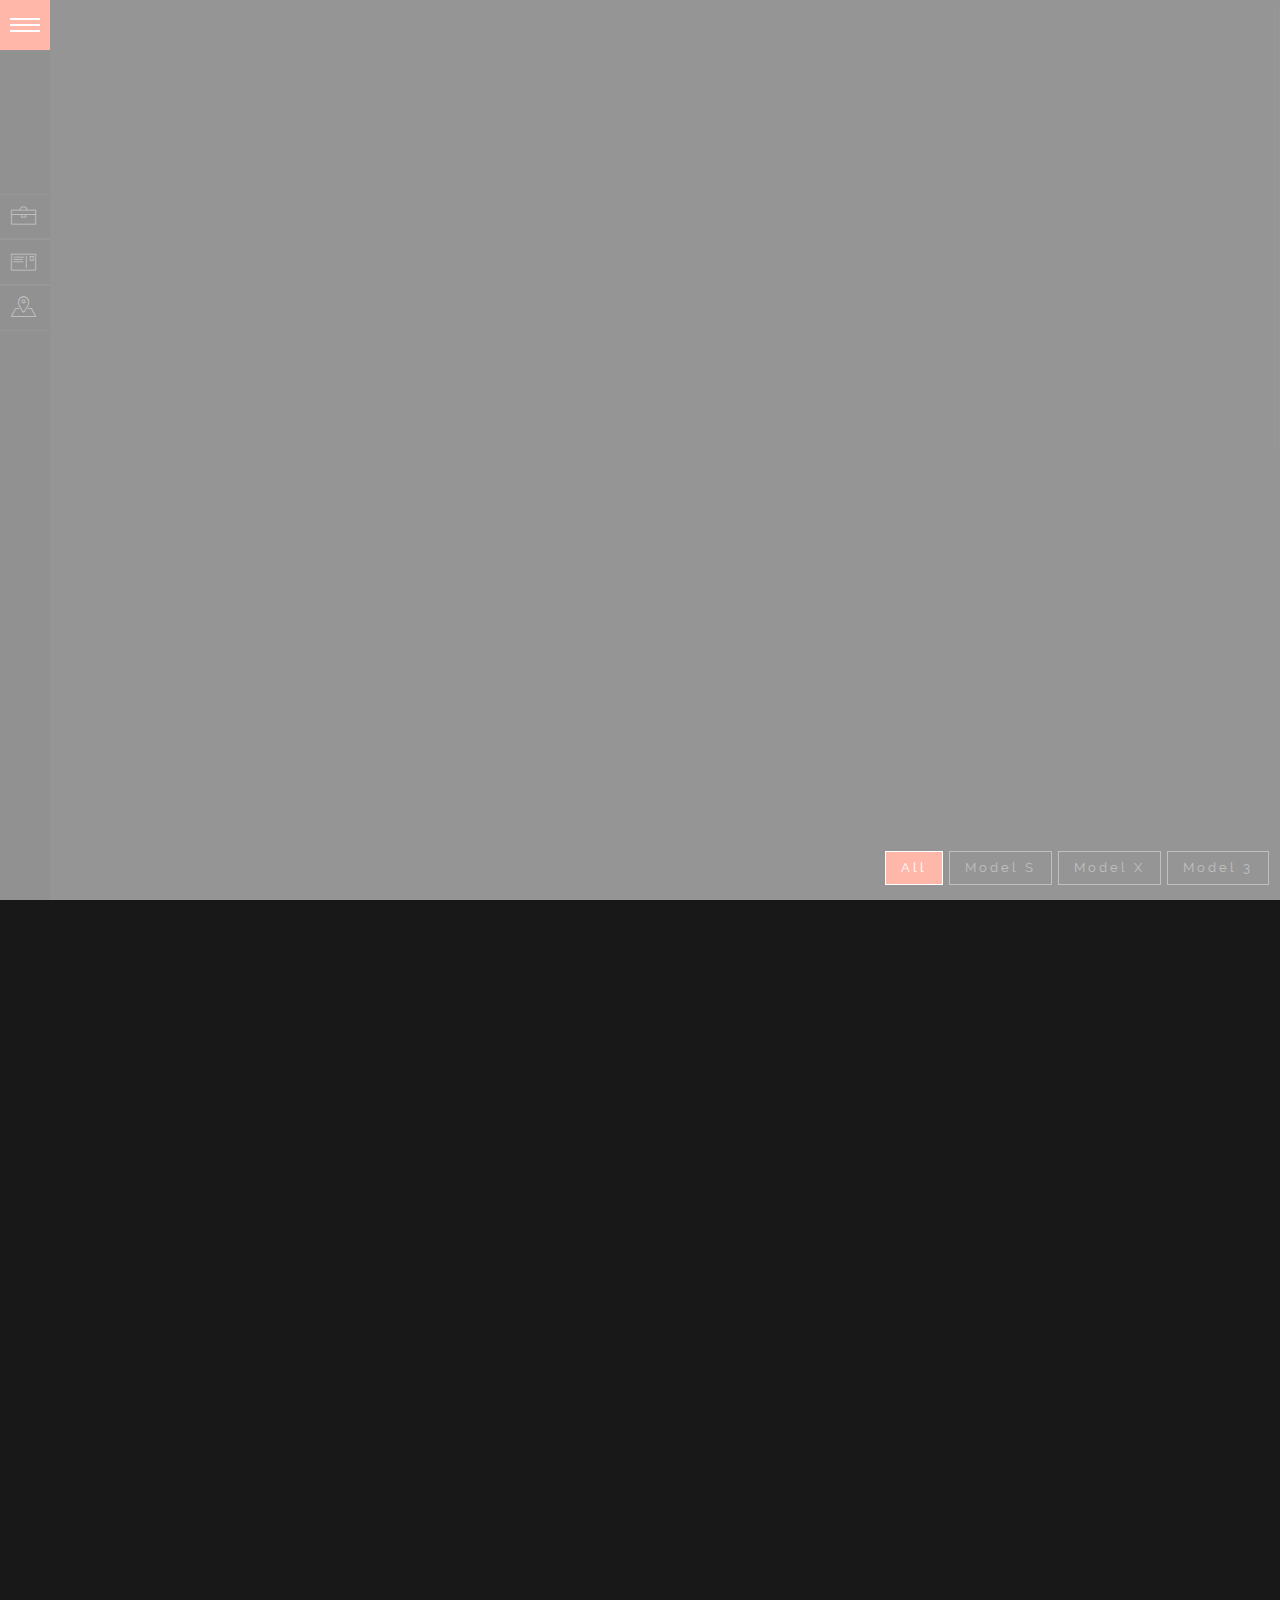
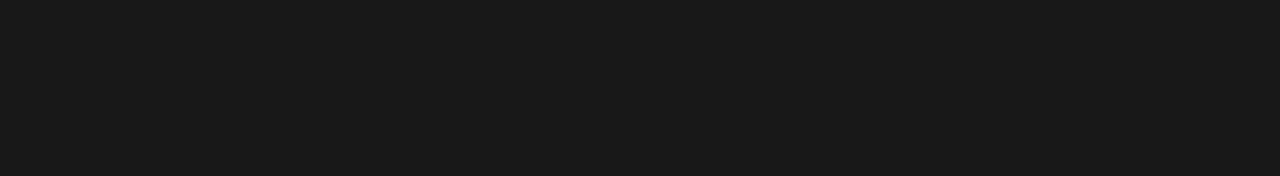
==== commit 10723216: "check on Validator W3C, add img dummy.png" ====
--- a/index.html
+++ b/index.html
@@ -58,38 +58,38 @@
 		</aside>
 
 		<div class="content gallery">
-			<a class="ms" href=""><img data-original="../ready_html/img/images/Model%20S/Model-S.png" alt=""></a>
-			<a class="ms" href=""><img data-original="../ready_html/img/images/Model%20S/model_s-p90d_badge.png" alt=""></a>
-			<a class="ms" href=""><img data-original="../ready_html/img/images/Model%20S/model_s_all_wheel_drive.png" alt=""></a>
-			<a class="ms" href=""><img data-original="../ready_html/img/images/Model%20S/model_s_charging.png" alt=""></a>
-			<a class="ms" href=""><img data-original="../ready_html/img/images/Model%20S/Model_S_front.png" alt=""></a>
-			<a class="ms" href=""><img data-original="../ready_html/img/images/Model%20S/model_s_in_motion.png" alt=""></a>
-			<a class="ms" href=""><img data-original="../ready_html/img/images/Model%20S/model_s_interior.png" alt=""></a>
-			<a class="ms" href=""><img data-original="../ready_html/img/images/Model%20S/model_s_red.png" alt=""></a>
-			<a class="ms" href=""><img data-original="../ready_html/img/images/Model%20S/Model_s_P90D.png" alt=""></a>
-			<a class="ms" href=""><img data-original="../ready_html/img/images/Model%20S/model_s_characteristics.png" alt=""></a>
+			<a class="ms" href=""><img src="img/dummy.png" data-original="../ready_html/img/images/Model%20S/Model-S.png" alt=""></a>
+			<a class="ms" href=""><img src="img/dummy.png" data-original="../ready_html/img/images/Model%20S/model_s-p90d_badge.png" alt=""></a>
+			<a class="ms" href=""><img src="img/dummy.png" data-original="../ready_html/img/images/Model%20S/model_s_all_wheel_drive.png" alt=""></a>
+			<a class="ms" href=""><img src="img/dummy.png" data-original="../ready_html/img/images/Model%20S/model_s_charging.png" alt=""></a>
+			<a class="ms" href=""><img src="img/dummy.png" data-original="../ready_html/img/images/Model%20S/Model_S_front.png" alt=""></a>
+			<a class="ms" href=""><img src="img/dummy.png" data-original="../ready_html/img/images/Model%20S/model_s_in_motion.png" alt=""></a>
+			<a class="ms" href=""><img src="img/dummy.png" data-original="../ready_html/img/images/Model%20S/model_s_interior.png" alt=""></a>
+			<a class="ms" href=""><img src="img/dummy.png" data-original="../ready_html/img/images/Model%20S/model_s_red.png" alt=""></a>
+			<a class="ms" href=""><img src="img/dummy.png" data-original="../ready_html/img/images/Model%20S/Model_s_P90D.png" alt=""></a>
+			<a class="ms" href=""><img src="img/dummy.png" data-original="../ready_html/img/images/Model%20S/model_s_characteristics.png" alt=""></a>
 
-			<a class="mx" href=""><img data-original="../ready_html/img/images/Model%20X/model_X_front.png" alt=""></a>
-			<a class="mx" href=""><img data-original="../ready_html/img/images/Model%20X/model_X_bigsky.png" alt=""></a>
-			<a class="mx" href=""><img data-original="../ready_html/img/images/Model%20X/model_X_doors_open.png" alt=""></a>
-			<a class="mx" href=""><img data-original="../ready_html/img/images/Model%20X/model_X_checkboard_aero.png" alt=""></a>
-			<a class="mx" href=""><img data-original="../ready_html/img/images/Model%20X/model_X_interior.png" alt=""></a>
-			<a class="mx" href=""><img data-original="../ready_html/img/images/Model%20X/model_x_rear.png" alt=""></a>
-			<a class="mx" href=""><img data-original="../ready_html/img/images/Model%20X/model_X_interior_wheel.png" alt=""></a>
-			<a class="mx" href=""><img data-original="../ready_html/img/images/Model%20X/model_X_rear_parking.png" alt=""></a>
-			<a class="mx" href=""><img data-original="../ready_html/img/images/Model%20X/model_X_seats.png" alt=""></a>
-			<a class="mx" href=""><img data-original="../ready_html/img/images/Model%20X/model_X_characteristic.png" alt=""></a>
+			<a class="mx" href=""><img src="img/dummy.png" data-original="../ready_html/img/images/Model%20X/model_X_front.png" alt=""></a>
+			<a class="mx" href=""><img src="img/dummy.png" data-original="../ready_html/img/images/Model%20X/model_X_bigsky.png" alt=""></a>
+			<a class="mx" href=""><img src="img/dummy.png" data-original="../ready_html/img/images/Model%20X/model_X_doors_open.png" alt=""></a>
+			<a class="mx" href=""><img src="img/dummy.png" data-original="../ready_html/img/images/Model%20X/model_X_checkboard_aero.png" alt=""></a>
+			<a class="mx" href=""><img src="img/dummy.png" data-original="../ready_html/img/images/Model%20X/model_X_interior.png" alt=""></a>
+			<a class="mx" href=""><img src="img/dummy.png" data-original="../ready_html/img/images/Model%20X/model_x_rear.png" alt=""></a>
+			<a class="mx" href=""><img src="img/dummy.png" data-original="../ready_html/img/images/Model%20X/model_X_interior_wheel.png" alt=""></a>
+			<a class="mx" href=""><img src="img/dummy.png" data-original="../ready_html/img/images/Model%20X/model_X_rear_parking.png" alt=""></a>
+			<a class="mx" href=""><img src="img/dummy.png" data-original="../ready_html/img/images/Model%20X/model_X_seats.png" alt=""></a>
+			<a class="mx" href=""><img src="img/dummy.png" data-original="../ready_html/img/images/Model%20X/model_X_characteristic.png" alt=""></a>
 
-			<a class="m3" href=""><img data-original="../ready_html/img/images/Model%203/model_3_1.png" alt=""></a>
-			<a class="m3" href=""><img data-original="../ready_html/img/images/Model%203/model_3_2.png" alt=""></a>
-			<a class="m3" href=""><img data-original="../ready_html/img/images/Model%203/model_3_3.png" alt=""></a>
-			<a class="m3" href=""><img data-original="../ready_html/img/images/Model%203/model_3_4.png" alt=""></a>
-			<a class="m3" href=""><img data-original="../ready_html/img/images/Model%203/model_3_5.png" alt=""></a>
-			<a class="m3" href=""><img data-original="../ready_html/img/images/Model%203/model_3_6.png" alt=""></a>
-			<a class="m3" href=""><img data-original="../ready_html/img/images/Model%203/model_3_interior.png" alt=""></a>
-			<a class="m3" href=""><img data-original="../ready_html/img/images/Model%203/model_3_interior_people.png" alt=""></a>
-			<a class="m3" href=""><img data-original="../ready_html/img/images/Model%203/model_3_interior_bright.png" alt=""></a>
-			<a class="m3" href=""><img data-original="../ready_html/img/images/Model%203/model_3_characteristics.png" alt=""></a>
+			<a class="m3" href=""><img src="img/dummy.png" data-original="../ready_html/img/images/Model%203/model_3_1.png" alt=""></a>
+			<a class="m3" href=""><img src="img/dummy.png" data-original="../ready_html/img/images/Model%203/model_3_2.png" alt=""></a>
+			<a class="m3" href=""><img src="img/dummy.png" data-original="../ready_html/img/images/Model%203/model_3_3.png" alt=""></a>
+			<a class="m3" href=""><img src="img/dummy.png" data-original="../ready_html/img/images/Model%203/model_3_4.png" alt=""></a>
+			<a class="m3" href=""><img src="img/dummy.png" data-original="../ready_html/img/images/Model%203/model_3_5.png" alt=""></a>
+			<a class="m3" href=""><img src="img/dummy.png" data-original="../ready_html/img/images/Model%203/model_3_6.png" alt=""></a>
+			<a class="m3" href=""><img src="img/dummy.png" data-original="../ready_html/img/images/Model%203/model_3_interior.png" alt=""></a>
+			<a class="m3" href=""><img src="img/dummy.png" data-original="../ready_html/img/images/Model%203/model_3_interior_people.png" alt=""></a>
+			<a class="m3" href=""><img src="img/dummy.png" data-original="../ready_html/img/images/Model%203/model_3_interior_bright.png" alt=""></a>
+			<a class="m3" href=""><img src="img/dummy.png" data-original="../ready_html/img/images/Model%203/model_3_characteristics.png" alt=""></a>
 		</div>
 
 		<div class="filter_items">
--- a/css/main.css
+++ b/css/main.css
@@ -311,4 +311,58 @@
 	text-align: right;
 	width: 100%;
 	padding: 10px 10px 0;
-}
+	background-color: #181818;
+}
+
+
+.filter_label {
+	background-color: transparent;
+	/*border-color: #fff;*/
+	-webkit-transition: all .5s;
+	-moz-transition: all .5s;
+	-o-transition: all .5s;
+	transition: all .5s;
+	padding: 5px 15px;
+	opacity: .4;
+	margin: 0 1px 15px;
+	font-size: 13px;
+	letter-spacing: 3px;
+	border: 1px #ffffff  solid;
+}
+
+.filter_label:hover,
+.filter_label.active
+{
+	background-color: tomato;
+	opacity: 1;
+}
+
+
+
+
+
+
+
+
+
+
+
+
+
+
+
+
+
+
+
+
+
+
+
+
+
+
+
+
+
+
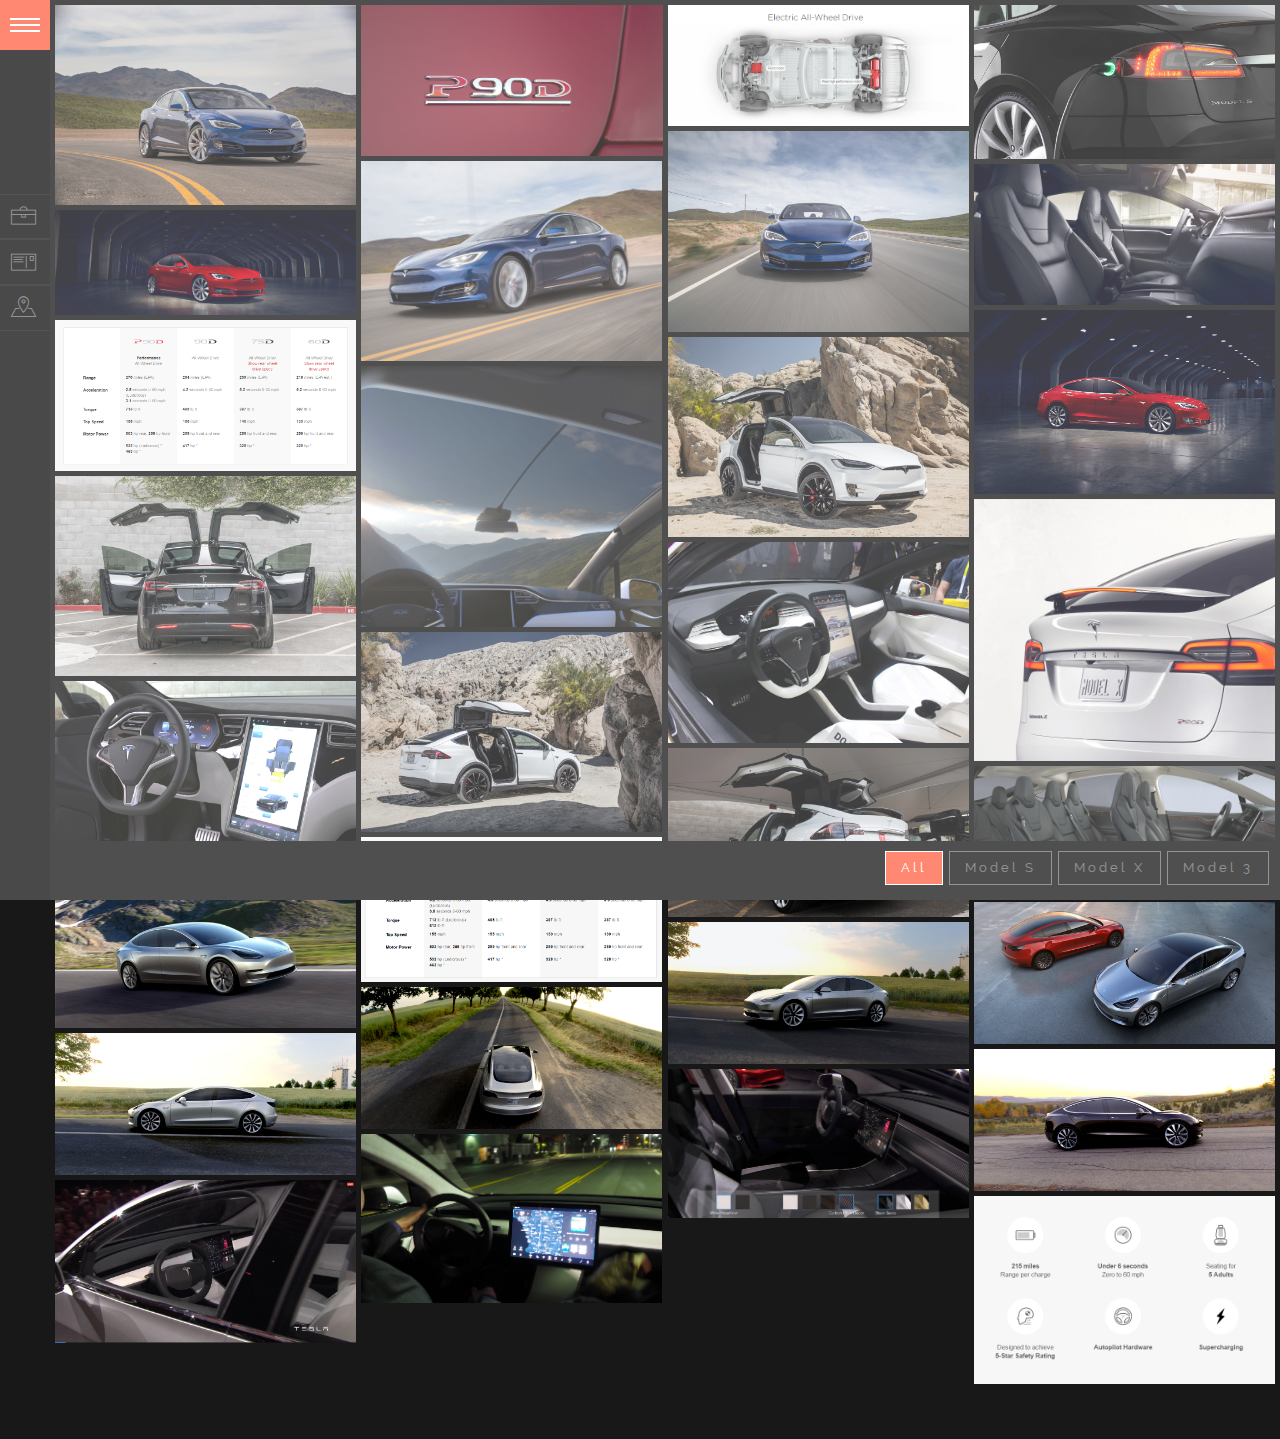
==== commit c50bcb04: "activate Magnific Popup" ====
--- a/index.html
+++ b/index.html
@@ -58,38 +58,38 @@
 		</aside>
 
 		<div class="content gallery">
-			<a class="ms" href=""><img src="img/dummy.png" data-original="../ready_html/img/images/Model%20S/Model-S.png" alt=""></a>
-			<a class="ms" href=""><img src="img/dummy.png" data-original="../ready_html/img/images/Model%20S/model_s-p90d_badge.png" alt=""></a>
-			<a class="ms" href=""><img src="img/dummy.png" data-original="../ready_html/img/images/Model%20S/model_s_all_wheel_drive.png" alt=""></a>
-			<a class="ms" href=""><img src="img/dummy.png" data-original="../ready_html/img/images/Model%20S/model_s_charging.png" alt=""></a>
-			<a class="ms" href=""><img src="img/dummy.png" data-original="../ready_html/img/images/Model%20S/Model_S_front.png" alt=""></a>
-			<a class="ms" href=""><img src="img/dummy.png" data-original="../ready_html/img/images/Model%20S/model_s_in_motion.png" alt=""></a>
-			<a class="ms" href=""><img src="img/dummy.png" data-original="../ready_html/img/images/Model%20S/model_s_interior.png" alt=""></a>
-			<a class="ms" href=""><img src="img/dummy.png" data-original="../ready_html/img/images/Model%20S/model_s_red.png" alt=""></a>
-			<a class="ms" href=""><img src="img/dummy.png" data-original="../ready_html/img/images/Model%20S/Model_s_P90D.png" alt=""></a>
-			<a class="ms" href=""><img src="img/dummy.png" data-original="../ready_html/img/images/Model%20S/model_s_characteristics.png" alt=""></a>
+			<a class="ms" href="img/images/Model%20S/Model-S.png"><img src="img/dummy.png" data-original="img/images/Model%20S/Model-S.png" alt=""></a>
+			<a class="ms" href="img/images/Model%20S/model_s-p90d_badge.png"><img src="img/dummy.png" data-original="img/images/Model%20S/model_s-p90d_badge.png" alt=""></a>
+			<a class="ms" href="img/images/Model%20S/model_s_all_wheel_drive.png"><img src="img/dummy.png" data-original="img/images/Model%20S/model_s_all_wheel_drive.png" alt=""></a>
+			<a class="ms" href="img/images/Model%20S/model_s_charging.png"><img src="img/dummy.png" data-original="img/images/Model%20S/model_s_charging.png" alt=""></a>
+			<a class="ms" href="img/images/Model%20S/Model_S_front.png"><img src="img/dummy.png" data-original="img/images/Model%20S/Model_S_front.png" alt=""></a>
+			<a class="ms" href="img/images/Model%20S/model_s_in_motion.png"><img src="img/dummy.png" data-original="img/images/Model%20S/model_s_in_motion.png" alt=""></a>
+			<a class="ms" href="img/images/Model%20S/model_s_interior.png"><img src="img/dummy.png" data-original="img/images/Model%20S/model_s_interior.png" alt=""></a>
+			<a class="ms" href="img/images/Model%20S/model_s_red.png"><img src="img/dummy.png" data-original="img/images/Model%20S/model_s_red.png" alt=""></a>
+			<a class="ms" href="img/images/Model%20S/Model_s_P90D.png"><img src="img/dummy.png" data-original="img/images/Model%20S/Model_s_P90D.png" alt=""></a>
+			<a class="ms" href="img/images/Model%20S/model_s_characteristics.png"><img src="img/dummy.png" data-original="img/images/Model%20S/model_s_characteristics.png" alt=""></a>
 
-			<a class="mx" href=""><img src="img/dummy.png" data-original="../ready_html/img/images/Model%20X/model_X_front.png" alt=""></a>
-			<a class="mx" href=""><img src="img/dummy.png" data-original="../ready_html/img/images/Model%20X/model_X_bigsky.png" alt=""></a>
-			<a class="mx" href=""><img src="img/dummy.png" data-original="../ready_html/img/images/Model%20X/model_X_doors_open.png" alt=""></a>
-			<a class="mx" href=""><img src="img/dummy.png" data-original="../ready_html/img/images/Model%20X/model_X_checkboard_aero.png" alt=""></a>
-			<a class="mx" href=""><img src="img/dummy.png" data-original="../ready_html/img/images/Model%20X/model_X_interior.png" alt=""></a>
-			<a class="mx" href=""><img src="img/dummy.png" data-original="../ready_html/img/images/Model%20X/model_x_rear.png" alt=""></a>
-			<a class="mx" href=""><img src="img/dummy.png" data-original="../ready_html/img/images/Model%20X/model_X_interior_wheel.png" alt=""></a>
-			<a class="mx" href=""><img src="img/dummy.png" data-original="../ready_html/img/images/Model%20X/model_X_rear_parking.png" alt=""></a>
-			<a class="mx" href=""><img src="img/dummy.png" data-original="../ready_html/img/images/Model%20X/model_X_seats.png" alt=""></a>
-			<a class="mx" href=""><img src="img/dummy.png" data-original="../ready_html/img/images/Model%20X/model_X_characteristic.png" alt=""></a>
+			<a class="mx" href="img/images/Model%20X/model_X_front.png"><img src="img/dummy.png" data-original="img/images/Model%20X/model_X_front.png" alt=""></a>
+			<a class="mx" href="img/images/Model%20X/model_X_bigsky.png"><img src="img/dummy.png" data-original="img/images/Model%20X/model_X_bigsky.png" alt=""></a>
+			<a class="mx" href="img/images/Model%20X/model_X_doors_open.png"><img src="img/dummy.png" data-original="img/images/Model%20X/model_X_doors_open.png" alt=""></a>
+			<a class="mx" href="img/images/Model%20X/model_X_checkboard_aero.png"><img src="img/dummy.png" data-original="img/images/Model%20X/model_X_checkboard_aero.png" alt=""></a>
+			<a class="mx" href="img/images/Model%20X/model_X_interior.png"><img src="img/dummy.png" data-original="img/images/Model%20X/model_X_interior.png" alt=""></a>
+			<a class="mx" href="img/images/Model%20X/model_x_rear.png"><img src="img/dummy.png" data-original="img/images/Model%20X/model_x_rear.png" alt=""></a>
+			<a class="mx" href="img/images/Model%20X/model_X_interior_wheel.png"><img src="img/dummy.png" data-original="img/images/Model%20X/model_X_interior_wheel.png" alt=""></a>
+			<a class="mx" href="img/images/Model%20X/model_X_rear_parking.png"><img src="img/dummy.png" data-original="img/images/Model%20X/model_X_rear_parking.png" alt=""></a>
+			<a class="mx" href="img/images/Model%20X/model_X_seats.png"><img src="img/dummy.png" data-original="img/images/Model%20X/model_X_seats.png" alt=""></a>
+			<a class="mx" href="img/images/Model%20X/model_X_characteristic.png"><img src="img/dummy.png" data-original="img/images/Model%20X/model_X_characteristic.png" alt=""></a>
 
-			<a class="m3" href=""><img src="img/dummy.png" data-original="../ready_html/img/images/Model%203/model_3_1.png" alt=""></a>
-			<a class="m3" href=""><img src="img/dummy.png" data-original="../ready_html/img/images/Model%203/model_3_2.png" alt=""></a>
-			<a class="m3" href=""><img src="img/dummy.png" data-original="../ready_html/img/images/Model%203/model_3_3.png" alt=""></a>
-			<a class="m3" href=""><img src="img/dummy.png" data-original="../ready_html/img/images/Model%203/model_3_4.png" alt=""></a>
-			<a class="m3" href=""><img src="img/dummy.png" data-original="../ready_html/img/images/Model%203/model_3_5.png" alt=""></a>
-			<a class="m3" href=""><img src="img/dummy.png" data-original="../ready_html/img/images/Model%203/model_3_6.png" alt=""></a>
-			<a class="m3" href=""><img src="img/dummy.png" data-original="../ready_html/img/images/Model%203/model_3_interior.png" alt=""></a>
-			<a class="m3" href=""><img src="img/dummy.png" data-original="../ready_html/img/images/Model%203/model_3_interior_people.png" alt=""></a>
-			<a class="m3" href=""><img src="img/dummy.png" data-original="../ready_html/img/images/Model%203/model_3_interior_bright.png" alt=""></a>
-			<a class="m3" href=""><img src="img/dummy.png" data-original="../ready_html/img/images/Model%203/model_3_characteristics.png" alt=""></a>
+			<a class="m3" href="img/images/Model%203/model_3_1.png"><img src="img/dummy.png" data-original="img/images/Model%203/model_3_1.png" alt=""></a>
+			<a class="m3" href="img/images/Model%203/model_3_2.png"><img src="img/dummy.png" data-original="img/images/Model%203/model_3_2.png" alt=""></a>
+			<a class="m3" href="img/images/Model%203/model_3_3.png"><img src="img/dummy.png" data-original="img/images/Model%203/model_3_3.png" alt=""></a>
+			<a class="m3" href="img/images/Model%203/model_3_4.png"><img src="img/dummy.png" data-original="img/images/Model%203/model_3_4.png" alt=""></a>
+			<a class="m3" href="img/images/Model%203/model_3_5.png"><img src="img/dummy.png" data-original="img/images/Model%203/model_3_5.png" alt=""></a>
+			<a class="m3" href="img/images/Model%203/model_3_6.png"><img src="img/dummy.png" data-original="img/images/Model%203/model_3_6.png" alt=""></a>
+			<a class="m3" href="img/images/Model%203/model_3_interior.png"><img src="img/dummy.png" data-original="img/images/Model%203/model_3_interior.png" alt=""></a>
+			<a class="m3" href="img/images/Model%203/model_3_interior_people.png"><img src="img/dummy.png" data-original="img/images/Model%203/model_3_interior_people.png" alt=""></a>
+			<a class="m3" href="img/images/Model%203/model_3_interior_bright.png"><img src="img/dummy.png" data-original="img/images/Model%203/model_3_interior_bright.png" alt=""></a>
+			<a class="m3" href="img/images/Model%203/model_3_characteristics.png"><img src="img/dummy.png" data-original="img/images/Model%203/model_3_characteristics.png" alt=""></a>
 		</div>
 
 		<div class="filter_items">
--- a/css/main.css
+++ b/css/main.css
@@ -338,31 +338,66 @@
 }
 
 
-
-
-
-
-
-
-
-
-
-
-
-
-
-
-
-
-
-
-
-
-
-
-
-
-
-
-
-
+.mfp-content {
+	width: 100%;
+}
+
+/* magnific library opened */
+.mfp-zoom-out-cur .library {
+
+}
+
+/* overlay at start */
+.mfp-fade.mfp-bg {
+
+}
+/* overlay animate in */
+.mfp-fade.mfp-bg.mfp-ready {
+
+}
+/* overlay animate out */
+.mfp-fade.mfp-bg.mfp-removing {
+
+}
+
+/* content at start */
+.mfp-fade.mfp-wrap .mfp-content {
+
+}
+/* content animate it */
+.mfp-fade.mfp-wrap.mfp-ready .mfp-content {
+
+}
+/* content animate out */
+.mfp-fade.mfp-wrap.mfp-removing .mfp-content {
+
+}
+
+
+
+
+
+
+
+
+
+
+
+
+
+
+
+
+
+
+
+
+
+
+
+
+
+
+
+
+
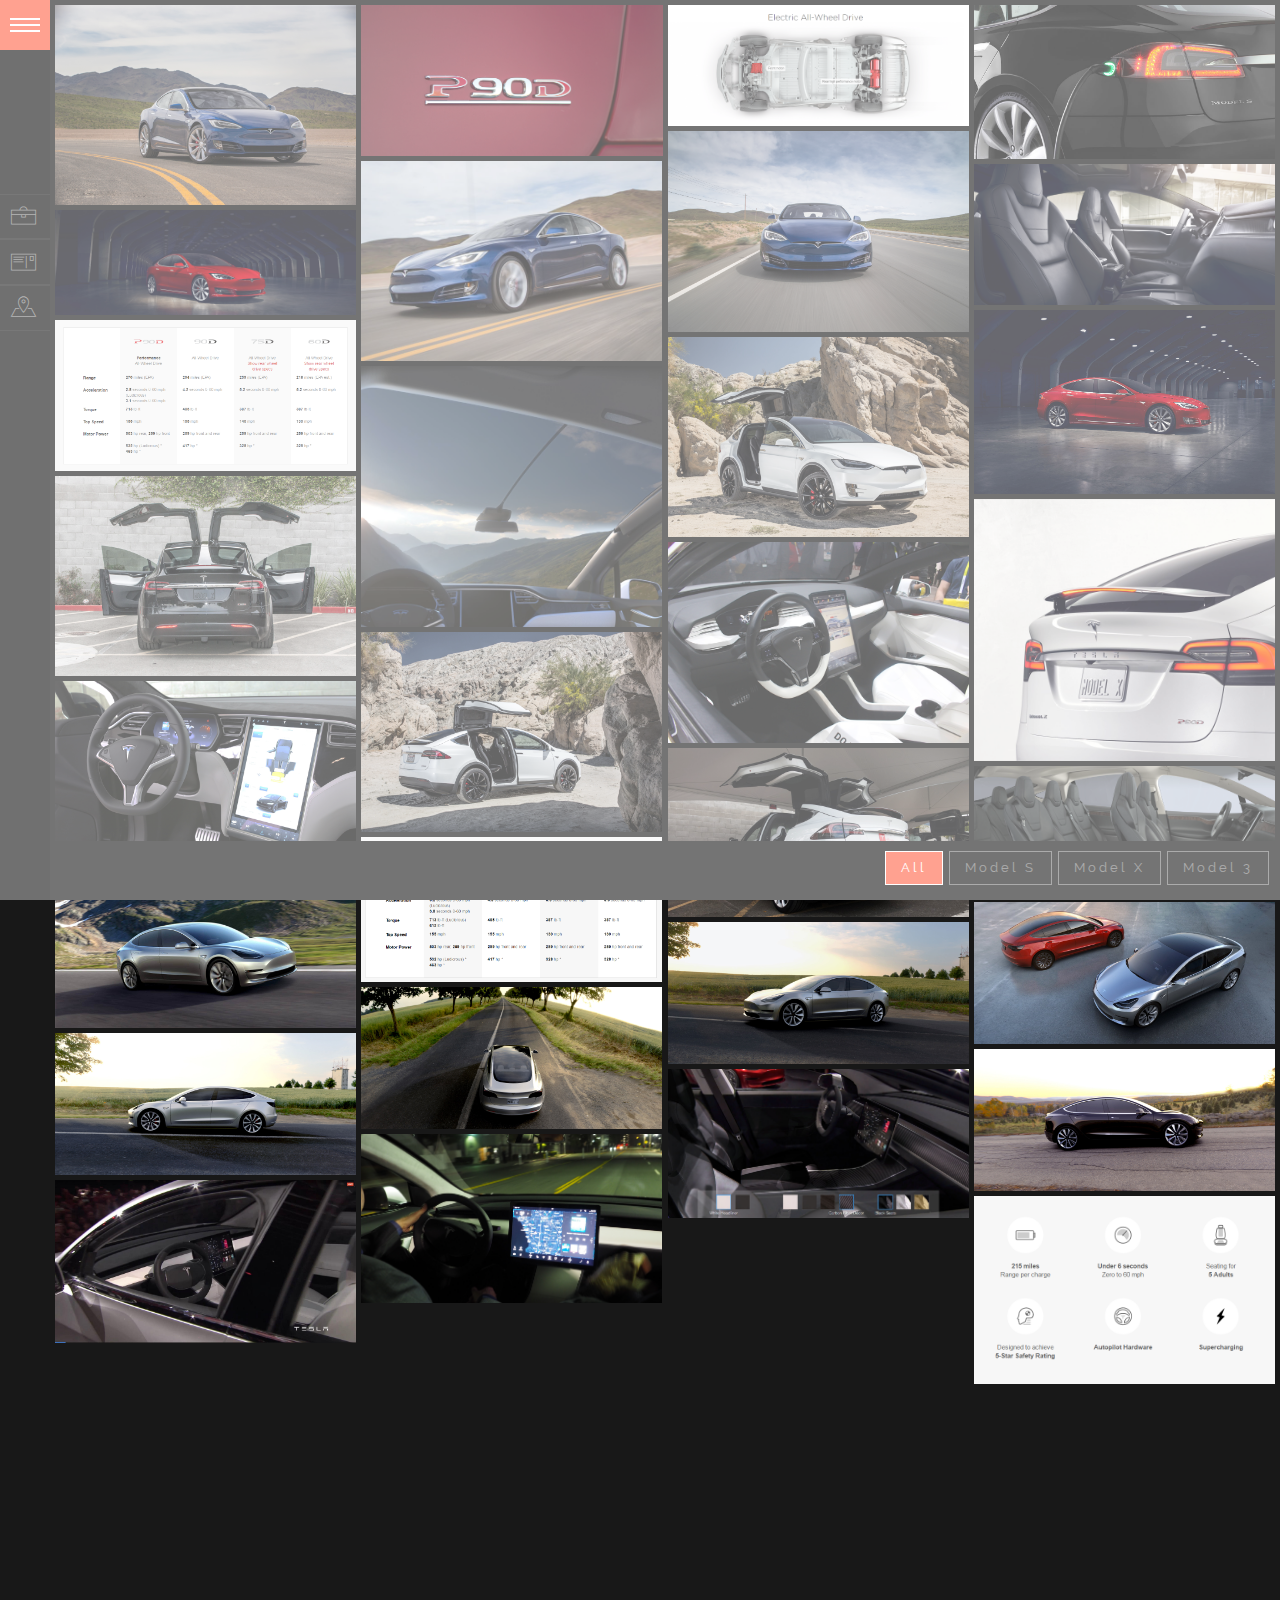
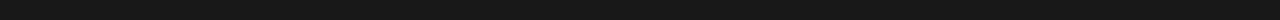
==== commit f48106ec: "create page About me" ====
--- a/index.html
+++ b/index.html
@@ -41,16 +41,16 @@
 			</div>
 			<div class="aside_content">
 				<div class="user_info">
-					<img src="img/photo.jpg" alt="Viacheslav Verkhogliad">
-					<h2>Viacheslav Verkhogliad</h2>
-					<p>Front - end Developer</p>
+					<img src="img/photo.jpg" alt="Elon Musk">
+					<h2>Elon Reeve Musk</h2>
+					<p> CEO of Tesla Motors</p>
 
 				</div><!--user_info-->
 				<nav>
 					<ul>
-						<li><a href="#">Projects</a></li>
-						<li><a href="#">About me</a></li>
-						<li><a href="#">Contacts</a></li>
+						<li><a href="index.html">Projects</a></li>
+						<li><a href="about.html">About me</a></li>
+						<li><a href="contacts.html">Contacts</a></li>
 					</ul>
 				</nav>
 			</div> <!--aside_content-->
--- a/css/main.css
+++ b/css/main.css
@@ -337,67 +337,125 @@
 	opacity: 1;
 }
 
+/*close button*/
+.mfp-figure button.mfp-close {
+	width: 50px;
+	height: 50px;
+	background-color: tomato;
+	position: fixed;
+	padding: 0;
+	text-align: center;
+	right: 8px;
+	top: 3px;
+}
+/*END close button*/
+
+.mfp-figure {
+	background-color: #181818;
+}
 
 .mfp-content {
 	width: 100%;
 }
 
+.mfp-container.mfp-s-ready.mfp-image-holder {
+	background-color: #181818;
+}
+
+.mfp-container {
+	padding: 0;
+}
+
 /* magnific library opened */
-.mfp-zoom-out-cur .library {
-
+.mfp-zoom-out-cur .gallery {
+
+}
+
+.mfp-zoom-out-cur .gallery{
+	left: -100%;
+/*	-webkit-transitioall: 1s;
+	-moz-transition: all 1s;
+	-o-transition: all 1s;
+	transition: all 1s;*/
 }
 
 /* overlay at start */
 .mfp-fade.mfp-bg {
-
+	opacity: 1;
 }
 /* overlay animate in */
 .mfp-fade.mfp-bg.mfp-ready {
-
+	opacity: 1;
 }
 /* overlay animate out */
 .mfp-fade.mfp-bg.mfp-removing {
-
+	opacity: 1;
 }
 
 /* content at start */
 .mfp-fade.mfp-wrap .mfp-content {
-
+	left: 100%;
+	-webkit-transitioall: 1s;
+	-moz-transition: all 1s;
+	-o-transition: all 1s;
+	transition: all 1s;
 }
 /* content animate it */
 .mfp-fade.mfp-wrap.mfp-ready .mfp-content {
-
+	left: 0;
 }
 /* content animate out */
 .mfp-fade.mfp-wrap.mfp-removing .mfp-content {
-
-}
-
-
-
-
-
-
-
-
-
-
-
-
-
-
-
-
-
-
-
-
-
-
-
-
-
-
-
-
-
+	left: 100%;
+}
+
+
+/*page about.html*/
+.inside {
+	background-color: #fafafa;
+}
+
+.inside .content {
+	padding: 80px 10% 10px;
+	color: #0A246A;
+}
+
+.content_header {
+	text-align: center;
+	letter-spacing: 1px;
+}
+
+.content_header img {
+	border-radius: 50%;
+	width: 220px;
+	height: 220px;
+	margin-bottom: 20px;
+}
+
+
+.content_body {
+	margin-top: 25px;
+	font-size: 16px;
+}
+
+
+
+
+
+
+
+
+
+
+
+
+
+
+
+
+
+
+
+
+
+
